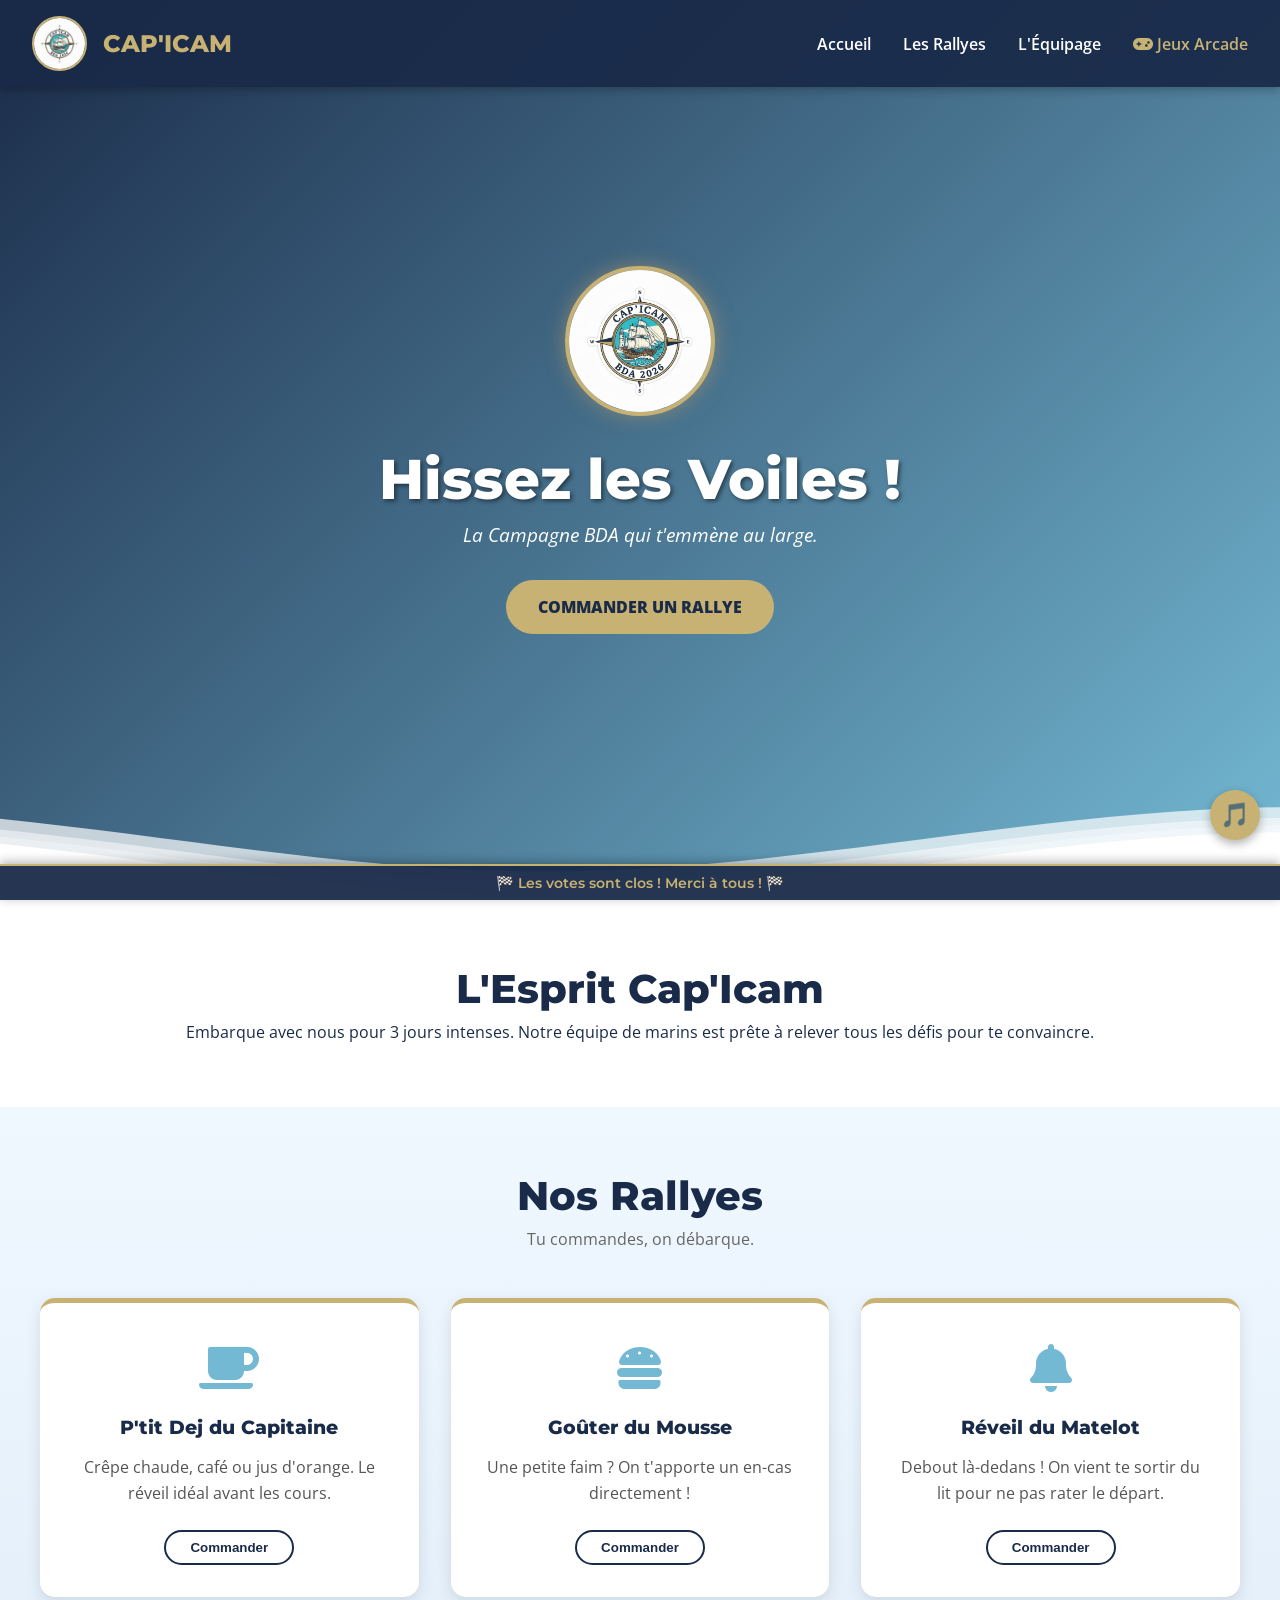
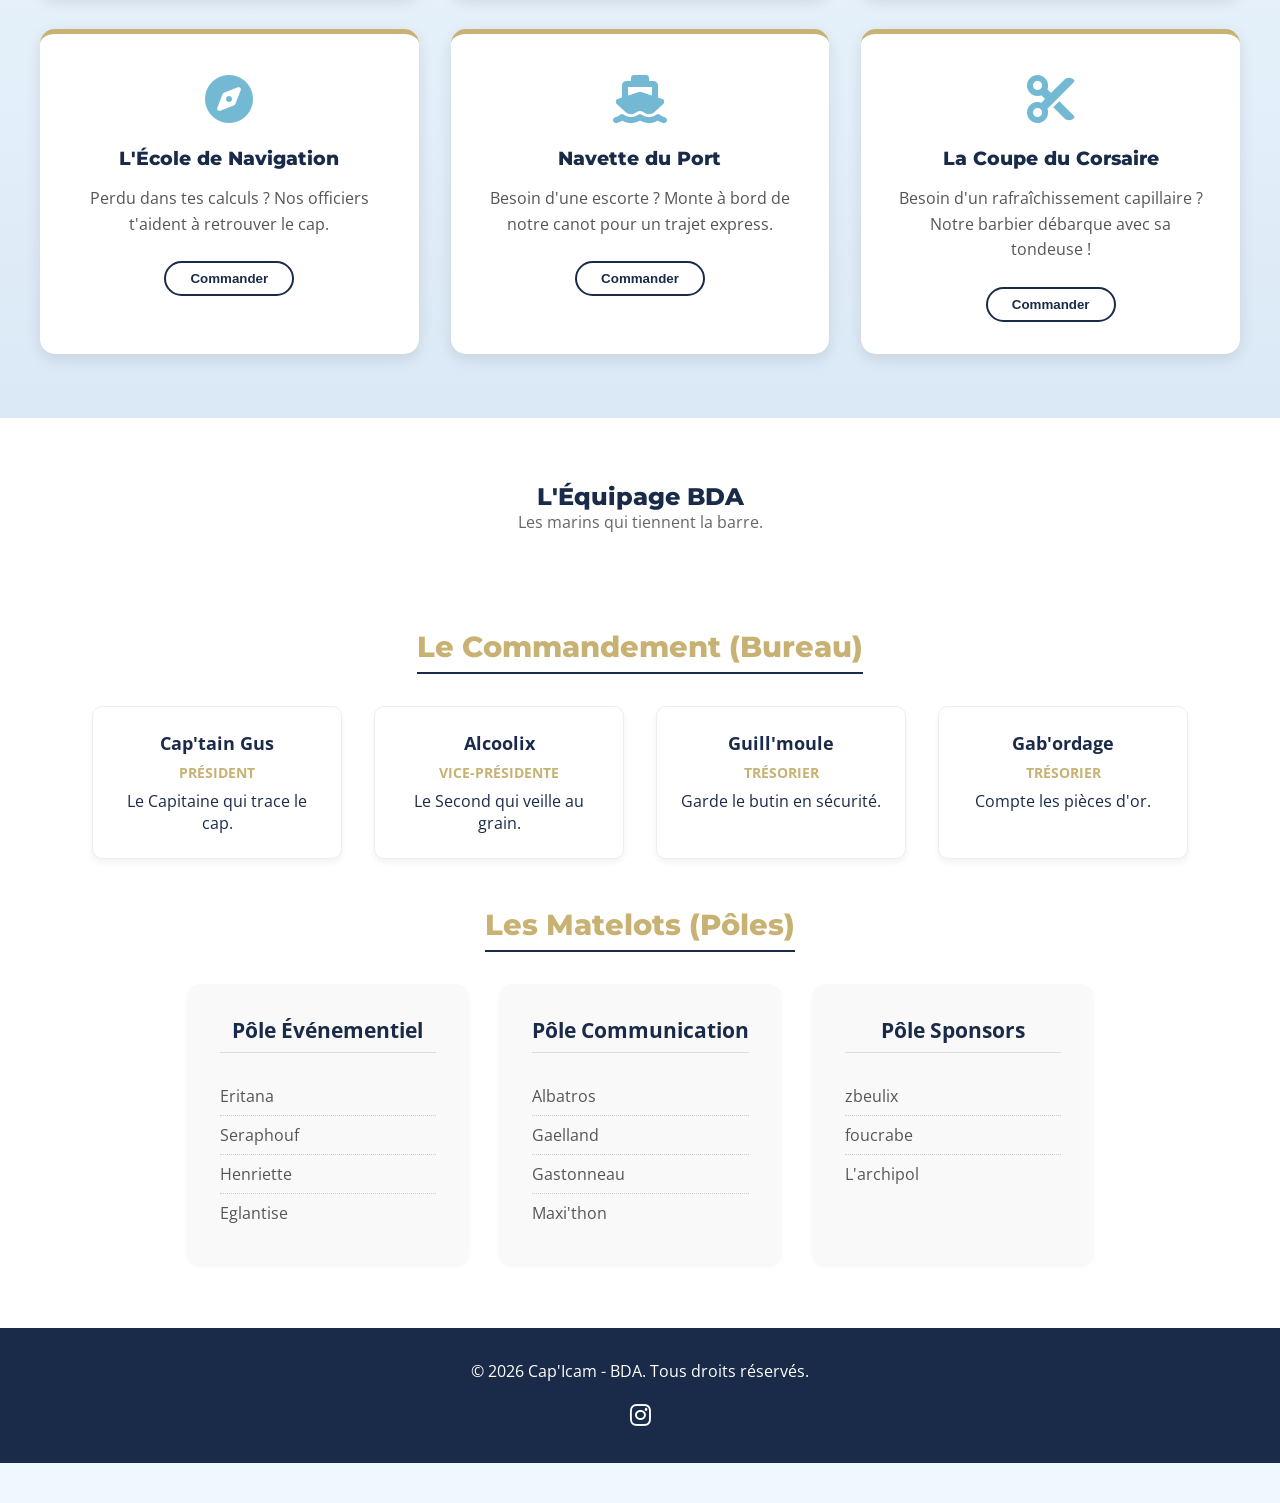
==== index.html @ 5e1e0380 "Add files via upload" ====
<!DOCTYPE html>
<html lang="fr">

<head>
    <meta charset="UTF-8">
    <meta name="viewport" content="width=device-width, initial-scale=1.0">
    <title>Cap'Icam</title>
    <title>Cap'Icam</title>
    <link rel="preconnect" href="https://fonts.googleapis.com">
    <link rel="preconnect" href="https://fonts.gstatic.com" crossorigin>
    <link
        href="https://fonts.googleapis.com/css2?family=Montserrat:wght@400;600;800&family=Open+Sans:wght@400;600&display=swap"
        rel="stylesheet">
    <link rel="stylesheet" href="styles.css?v=5">
    <link rel="stylesheet" href="https://cdnjs.cloudflare.com/ajax/libs/font-awesome/6.0.0/css/all.min.css">
    <!-- Favicon & Icons for iOS -->
    <link rel="icon" href="assets/logo_zoomed.jpg">
    <link rel="apple-touch-icon" href="assets/logo_zoomed.jpg">
</head>

<body>

    <!-- Navigation -->
    <nav class="navbar">
        <a href="#home" class="logo-container">
            <img src="assets/logo.jpg" alt="Logo Cap'Icam" class="nav-logo">
            <span class="nav-title">CAP'ICAM</span>
        </a>
        <div class="hamburger">
            <div class="line1"></div>
            <div class="line2"></div>
            <div class="line3"></div>
        </div>
        <ul class="nav-links">
            <li><a href="#home">Accueil</a></li>
            <li><a href="#rallyes">Les Rallyes</a></li>
            <li><a href="#team">L'Équipage</a></li>

            <li><a href="games.html" target="_blank" style="color: var(--accent-gold);"><i class="fas fa-gamepad"></i>
                    Jeux Arcade</a></li>
        </ul>
    </nav>


    <header id="home" class="hero">
        <div class="hero-overlay"></div>
        <div class="hero-content">
            <img src="assets/logo.jpg" alt="Logo Cap'Icam Giant" class="hero-logo">
            <h1>Hissez les Voiles !</h1>
            <p class="tagline">La Campagne BDA qui t'emmène au large.</p>
            <a href="#rallyes" class="btn-primary">Commander un Rallye</a>
        </div>
        <div class="wave-container">
            <svg class="waves" xmlns="http://www.w3.org/2000/svg" xmlns:xlink="http://www.w3.org/1999/xlink"
                viewBox="0 24 150 28" preserveAspectRatio="none" shape-rendering="auto">
                <defs>
                    <path id="gentle-wave"
                        d="M-160 44c30 0 58-18 88-18s 58 18 88 18 58-18 88-18 58 18 88 18 v44h-352z" />
                </defs>
                <g class="parallax">
                    <use xlink:href="#gentle-wave" x="48" y="0" fill="rgba(255,255,255,0.7" />
                    <use xlink:href="#gentle-wave" x="48" y="3" fill="rgba(255,255,255,0.5)" />
                    <use xlink:href="#gentle-wave" x="48" y="5" fill="rgba(255,255,255,0.3)" />
                    <use xlink:href="#gentle-wave" x="48" y="7" fill="#fff" />
                </g>
            </svg>
        </div>
    </header>

    <!-- Concept Section -->
    <section class="concept-section">
        <div class="container">
            <h2>L'Esprit Cap'Icam</h2>
            <p>Embarque avec nous pour 3 jours intenses. Notre équipe de marins est prête à relever tous les défis
                pour
                te convaincre.</p>
        </div>
    </section>

    <!-- Rallyes Section -->
    <section id="rallyes" class="rallyes-section">
        <div class="container">
            <h2>Nos Rallyes</h2>
            <p class="section-subtitle">Tu commandes, on débarque.</p>

            <div class="rallye-grid">
                <!-- Rallye 1: P'tit Dej (Keep) -->
                <div class="rallye-card">
                    <div class="card-icon"><i class="fas fa-coffee"></i></div>
                    <h3>P'tit Dej du Capitaine</h3>
                    <p>Crêpe chaude, café ou jus d'orange. Le réveil idéal avant les cours.</p>
                    <button class="btn-rallye" onclick="openModal('P\'tit Dej du Capitaine')">Commander</button>
                </div>

                <!-- Rallye 2: Goûter (Keep) -->
                <div class="rallye-card">
                    <div class="card-icon"><i class="fas fa-hamburger"></i></div>
                    <h3>Goûter du Mousse</h3>
                    <p>Une petite faim ? On t'apporte un en-cas directement !</p>
                    <button class="btn-rallye" onclick="openModal('Goûter du Mousse')">Commander</button>
                </div>

                <!-- Rallye 3: Réveil (New) -->
                <div class="rallye-card">
                    <div class="card-icon"><i class="fas fa-bell"></i></div>
                    <h3>Réveil du Matelot</h3>
                    <p>Debout là-dedans ! On vient te sortir du lit pour ne pas rater le départ.</p>
                    <button class="btn-rallye" onclick="openModal('Réveil du Matelot')">Commander</button>
                </div>

                <!-- Rallye 4: Devoirs (New) -->
                <div class="rallye-card">
                    <div class="card-icon"><i class="fas fa-compass"></i></div>
                    <h3>L'École de Navigation</h3>
                    <p>Perdu dans tes calculs ? Nos officiers t'aident à retrouver le cap.</p>
                    <button class="btn-rallye" onclick="openModal('L\'École de Navigation')">Commander</button>
                </div>

                <!-- Rallye 5: Voiture (New) -->
                <div class="rallye-card">
                    <div class="card-icon"><i class="fas fa-ship"></i></div>
                    <h3>Navette du Port</h3>
                    <p>Besoin d'une escorte ? Monte à bord de notre canot pour un trajet express.</p>
                    <button class="btn-rallye" onclick="openModal('Navette du Port')">Commander</button>
                </div>

                <!-- Rallye 6: Coiffeur (New) -->
                <div class="rallye-card">
                    <div class="card-icon"><i class="fas fa-cut"></i></div>
                    <h3>La Coupe du Corsaire</h3>
                    <p>Besoin d'un rafraîchissement capillaire ? Notre barbier débarque avec sa tondeuse !</p>
                    <button class="btn-rallye" onclick="openModal('La Coupe du Corsaire')">Commander</button>
                </div>
            </div>
        </div>
    </section>

    <!-- Team Section -->
    <section id="team" class="team-section">
        <div class="container">
            <h2>L'Équipage BDA</h2>
            <p class="section-subtitle">Les marins qui tiennent la barre.</p>

            <!-- Bureau Grid -->
            <h3>Le Commandement (Bureau)</h3>
            <div class="team-grid bureau-grid">
                <div class="team-card boss-card">
                    <h4>Cap'tain Gus</h4>
                    <span class="role">Président</span>
                    <p>Le Capitaine qui trace le cap.</p>
                </div>
                <div class="team-card boss-card">
                    <h4>Alcoolix</h4>
                    <span class="role">Vice-Présidente</span>
                    <p>Le Second qui veille au grain.</p>
                </div>
                <div class="team-card boss-card">
                    <h4>Guill'moule</h4>
                    <span class="role">Trésorier</span>
                    <p>Garde le butin en sécurité.</p>
                </div>
                <div class="team-card boss-card">
                    <h4>Gab'ordage</h4>
                    <span class="role">Trésorier</span>
                    <p>Compte les pièces d'or.</p>
                </div>
            </div>

            <!-- Poles Grid -->
            <h3>Les Matelots (Pôles)</h3>
            <div class="team-grid poles-grid">
                <!-- Event -->
                <div class="pole-group">
                    <h4>Pôle Événementiel</h4>
                    <ul>
                        <li>Eritana</li>
                        <li>Seraphouf</li>
                        <li>Henriette</li>
                        <li>Eglantise</li>
                    </ul>
                </div>

                <!-- Com -->
                <div class="pole-group">
                    <h4>Pôle Communication</h4>
                    <ul>
                        <li>Albatros</li>
                        <li>Gaelland</li>
                        <li>Gastonneau</li>
                        <li>Maxi'thon</li>
                    </ul>
                </div>

                <!-- Sponsors -->
                <div class="pole-group">
                    <h4>Pôle Sponsors</h4>
                    <ul>
                        <li>zbeulix</li>
                        <li>foucrabe</li>
                        <li>L'archipol</li>
                    </ul>
                </div>
            </div>
        </div>
    </section>

    <!-- Modal Order Form -->
    <div id="orderModal" class="modal">
        <div class="modal-content">
            <span class="close-btn" onclick="closeModal()">&times;</span>
            <h3>Commander : <span id="rallyeName"></span></h3>
            <form id="rallyeForm">
                <div class="form-group">
                    <label for="name">Ton Nom / Surnom</label>
                    <input type="text" id="name" required placeholder="Capitaine Crochet">
                </div>
                <div class="form-group">
                    <label for="location">Ta Position (Lieu)</label>
                    <input type="text" id="location" required placeholder="Foyer, Salle B12...">
                </div>
                <div class="form-group">
                    <label for="phone">Tel (optionnel)</label>
                    <input type="tel" id="phone" placeholder="06...">
                </div>
                <div class="form-group">
                    <label for="notes">Précisions / Envies</label>
                    <textarea id="notes" rows="3" placeholder="Ex: Sans gluten, musique rock, etc."></textarea>
                </div>
                <button type="submit" class="btn-submit">Valider la Commande</button>
            </form>
        </div>
    </div>

    <!-- Footer -->
    <footer id="contact">
        <div class="container">
            <p>&copy; 2026 Cap'Icam - BDA. Tous droits réservés.</p>
            <div class="socials">
                <a href="https://www.instagram.com/capote.icam/" target="_blank"><i class="fab fa-instagram"></i></a>
            </div>
        </div>
    </footer>

    <!-- Countdown Bar -->
    <div id="countdown-bar">
        <span class="countdown-label">⛵ Annonce des Résultats :</span>
        <div class="countdown-timer">
            <span id="days">00</span>j
            <span id="hours">00</span>h
            <span id="minutes">00</span>m
            <span id="seconds">00</span>s
        </div>
    </div>

    <!-- Music Player -->
    <audio id="audio-player" src="assets/musique.mp3" loop></audio>
    <button id="music-btn" title="Hymne Cap'Icam">🎵</button>

    <!-- PWA Installation Prompt -->
    <div id="pwa-overlay">
        <div class="pwa-modal">
            <button class="pwa-close" onclick="closePwaPrompt()">✕</button>
            <img src="assets/logo.jpg" class="pwa-logo" alt="Logo Cap'Icam">
            <div class="pwa-title">Installez l'App</div>
            <div class="pwa-text">Ajoutez l'application sur votre écran d'accueil pour un accès rapide aux rallyes et
                aux jeux.</div>
            <div class="pwa-instruction">
                <i class="fas fa-arrow-up-from-bracket share-icon"></i>
                <span>Appuyez sur <b id="share-text">"Partager"</b> puis sur <b>"Sur l'écran d'accueil"</b></span>
            </div>
        </div>
    </div>

    <script>
        function isIos() {
            const userAgent = window.navigator.userAgent.toLowerCase();
            return /iphone|ipad|ipod/.test(userAgent);
        }

        function isInStandaloneMode() {
            return ('standalone' in window.navigator) && (window.navigator.standalone);
        }

        function closePwaPrompt() {
            document.getElementById('pwa-overlay').style.display = 'none';
            // On s'en rappelle pour ne pas l'ennuyer à chaque clic
            sessionStorage.setItem('pwa-prompt-closed', 'true');
        }

        window.addEventListener('load', () => {
            // Uniquement si sur iOS et pas déjà "installé" et pas déjà fermé durant cette session
            if (isIos() && !isInStandaloneMode() && !sessionStorage.getItem('pwa-prompt-closed')) {
                // Petit délai pour ne pas agresser au chargement
                setTimeout(() => {
                    document.getElementById('pwa-overlay').style.display = 'flex';
                }, 2000);
            }
        });
    </script>

    <script src="script.js?v=3"></script>
</body>

</html>
---- styles.css ----
:root {
    --primary-blue: #1a2b49;
    /* Navy Blue from logo */
    --accent-gold: #c8b273;
    /* Gold/Beige from logo */
    --light-blue: #74b9d3;
    /* Sky/Ocean Blue */
    --white: #ffffff;
    --sand: #f4e8d3;
    --glass: rgba(255, 255, 255, 0.15);
    --bg-overlay: rgba(10, 20, 35, 0.9);
}

/* PWA Install Overlay Styles */
#pwa-overlay {
    position: fixed;
    top: 0;
    left: 0;
    width: 100%;
    height: 100%;
    background: var(--bg-overlay);
    display: none;
    z-index: 10000;
    justify-content: center;
    align-items: center;
    padding: 20px;
    backdrop-filter: blur(5px);
}

.pwa-modal {
    background: var(--primary-blue);
    width: 100%;
    max-width: 350px;
    border-radius: 20px;
    padding: 25px;
    position: relative;
    border: 2px solid var(--accent-gold);
    color: white;
    text-align: center;
    box-shadow: 0 10px 40px rgba(0, 0, 0, 0.5);
    animation: slideUp 0.4s cubic-bezier(0.16, 1, 0.3, 1);
}

@keyframes slideUp {
    from {
        transform: translateY(100%);
        opacity: 0;
    }

    to {
        transform: translateY(0);
        opacity: 1;
    }
}

.pwa-close {
    position: absolute;
    top: 15px;
    right: 15px;
    background: transparent;
    border: none;
    color: white;
    font-size: 20px;
    cursor: pointer;
    opacity: 0.7;
}

.pwa-logo {
    width: 70px;
    height: 70px;
    border-radius: 15px;
    margin-bottom: 20px;
    border: 2px solid var(--accent-gold);
    background: white;
}

.pwa-title {
    font-size: 1.4rem;
    font-weight: 800;
    margin-bottom: 12px;
    font-family: 'Montserrat', sans-serif;
}

.pwa-text {
    font-size: 0.9rem;
    line-height: 1.5;
    opacity: 0.9;
    margin-bottom: 25px;
}

.pwa-instruction {
    background: rgba(255, 255, 255, 0.05);
    padding: 15px;
    border-radius: 12px;
    font-size: 0.95rem;
    display: flex;
    flex-direction: column;
    align-items: center;
    gap: 10px;
}

.share-icon {
    font-size: 22px;
    color: var(--accent-gold);
}

.pwa-instruction b {
    color: var(--accent-gold);
}

* {
    margin: 0;
    padding: 0;
    box-sizing: border-box;
}

body {
    font-family: 'Open Sans', sans-serif;
    color: var(--primary-blue);
    background-color: #f0f8ff;
    overflow-x: hidden;
    scroll-behavior: smooth;
}

h1,
h2,
h3,
.nav-title {
    font-family: 'Montserrat', sans-serif;
    font-weight: 800;
}

/* Navbar */
.navbar {
    display: flex;
    justify-content: space-between;
    align-items: center;
    padding: 1rem 2rem;
    background: rgba(26, 43, 73, 0.95);
    color: var(--white);
    position: fixed;
    width: 100%;
    top: 0;
    z-index: 1000;
    box-shadow: 0 2px 10px rgba(0, 0, 0, 0.3);
}

.logo-container {
    display: flex;
    align-items: center;
    gap: 1rem;
    text-decoration: none;
    cursor: pointer;
}

.nav-logo {
    height: 55px;
    border-radius: 50%;
    border: 2px solid var(--accent-gold);
}

.nav-title {
    font-size: 1.5rem;
    color: var(--accent-gold);
}

.nav-links {
    list-style: none;
    display: flex;
    gap: 2rem;
}

.nav-links a {
    text-decoration: none;
    color: var(--white);
    font-weight: 600;
    transition: color 0.3s;
}

.nav-links a:hover {
    color: var(--accent-gold);
}

.nav-social-icon {
    font-size: 1.4rem;
    color: var(--accent-gold) !important;
}

.nav-social-icon:hover {
    transform: scale(1.1);
}

/* Hero Section */
.hero {
    position: relative;
    height: 100vh;
    background: linear-gradient(135deg, var(--primary-blue), var(--light-blue));
    color: var(--white);
    display: flex;
    flex-direction: column;
    justify-content: center;
    align-items: center;
    text-align: center;
    text-align: center;
    overflow: hidden;
    perspective: 1px;
}

.hero-logo,
.hero h1,
.tagline {
    will-change: transform;
}

.hero-content {
    z-index: 2;
    padding: 2rem;
    animation: fadeIn 1.5s ease-out;
}

.hero-logo {
    width: 150px;
    height: 150px;
    border-radius: 50%;
    border: 4px solid var(--accent-gold);
    margin-bottom: 1.5rem;
    box-shadow: 0 0 20px rgba(197, 160, 101, 0.5);
}

.hero h1 {
    font-size: 3.5rem;
    margin-bottom: 0.5rem;
    text-shadow: 2px 2px 4px rgba(0, 0, 0, 0.5);
}

.tagline {
    font-size: 1.2rem;
    margin-bottom: 2rem;
    font-style: italic;
}

.btn-primary {
    background: var(--accent-gold);
    color: var(--primary-blue);
    padding: 1rem 2rem;
    border-radius: 30px;
    text-decoration: none;
    font-weight: 800;
    text-transform: uppercase;
    transition: transform 0.3s, box-shadow 0.3s;
    display: inline-block;
}

.btn-primary:hover {
    transform: translateY(-3px);
    box-shadow: 0 5px 15px rgba(197, 160, 101, 0.4);
}

/* Install Button in Nav */
.btn-install {
    background: var(--accent-gold);
    color: var(--primary-blue) !important;
    padding: 0.5rem 1rem !important;
    border-radius: 20px;
    font-weight: 800 !important;
    display: flex;
    align-items: center;
    gap: 0.5rem;
    animation: pulse 2s infinite;
    transition: transform 0.3s !important;
}

.btn-install:hover {
    transform: scale(1.05);
    background: var(--white) !important;
}

/* Ensure install button is visible in mobile menu */
@media (max-width: 768px) {
    #install-item {
        margin-top: 1rem;
        margin-bottom: 2rem;
    }
}

@keyframes pulse {
    0% {
        box-shadow: 0 0 0 0 rgba(200, 178, 115, 0.7);
    }

    70% {
        box-shadow: 0 0 0 10px rgba(200, 178, 115, 0);
    }

    100% {
        box-shadow: 0 0 0 0 rgba(200, 178, 115, 0);
    }
}

/* Waves */
.wave-container {
    position: absolute;
    bottom: 0;
    width: 100%;
    height: 100px;
}

.waves {
    width: 100%;
    height: 100px;
    min-height: 100px;
    max-height: 150px;
}

.parallax>use {
    animation: move-forever 25s cubic-bezier(.55, .5, .45, .5) infinite;
}

.parallax>use:nth-child(1) {
    animation-delay: -2s;
    animation-duration: 7s;
}

.parallax>use:nth-child(2) {
    animation-delay: -3s;
    animation-duration: 10s;
}

.parallax>use:nth-child(3) {
    animation-delay: -4s;
    animation-duration: 13s;
}

.parallax>use:nth-child(4) {
    animation-delay: -5s;
    animation-duration: 20s;
}

@keyframes move-forever {
    0% {
        transform: translate3d(-90px, 0, 0);
    }

    100% {
        transform: translate3d(85px, 0, 0);
    }
}

@keyframes fadeIn {
    from {
        opacity: 0;
        transform: translateY(20px);
    }

    to {
        opacity: 1;
        transform: translateY(0);
    }
}

/* Concept Section */
.concept-section {
    padding: 4rem 2rem;
    text-align: center;
    background-color: var(--white);
}

/* Rallyes Section */
.rallyes-section {
    padding: 4rem 2rem;
    background: linear-gradient(to bottom, #f0f8ff, #dbe9f6);
    scroll-margin-top: 120px;
}

.container {
    max-width: 1200px;
    margin: 0 auto;
    text-align: center;
}

.rallyes-section h2,
.concept-section h2 {
    font-size: 2.5rem;
    color: var(--primary-blue);
    margin-bottom: 0.5rem;
}

.section-subtitle {
    margin-bottom: 3rem;
    color: #666;
}

.rallye-grid {
    display: grid;
    grid-template-columns: repeat(auto-fit, minmax(280px, 1fr));
    gap: 2rem;
}

.rallye-card {
    background: var(--white);
    border-radius: 15px;
    padding: 2rem;
    box-shadow: 0 5px 15px rgba(0, 0, 0, 0.1);
    transition: transform 0.3s;
    border-top: 5px solid var(--accent-gold);
}

.rallye-card:hover {
    transform: translateY(-10px);
}

.card-icon {
    font-size: 3rem;
    color: var(--light-blue);
    margin-bottom: 1rem;
}

.rallye-card h3 {
    margin-bottom: 1rem;
    color: var(--primary-blue);
}

.rallye-card p {
    color: #555;
    margin-bottom: 1.5rem;
    line-height: 1.6;
}

.btn-rallye {
    background: transparent;
    border: 2px solid var(--primary-blue);
    color: var(--primary-blue);
    padding: 0.5rem 1.5rem;
    border-radius: 20px;
    cursor: pointer;
    font-weight: 600;
    transition: all 0.3s;
}

.btn-rallye:hover {
    background: var(--primary-blue);
    color: var(--white);
}

/* Modal */
.modal {
    display: none;
    position: fixed;
    z-index: 2000;
    left: 0;
    top: 0;
    width: 100%;
    height: 100%;
    background-color: rgba(0, 0, 0, 0.6);
    backdrop-filter: blur(5px);
    justify-content: center;
    align-items: center;
}

.modal-content {
    background: var(--white);
    padding: 2.5rem;
    border-radius: 15px;
    width: 90%;
    max-width: 500px;
    position: relative;
    box-shadow: 0 10px 30px rgba(0, 0, 0, 0.3);
    border: 2px solid var(--accent-gold);
}

.close-btn {
    position: absolute;
    top: 10px;
    right: 15px;
    font-size: 2rem;
    cursor: pointer;
    color: #aaa;
}

.close-btn:hover {
    color: var(--primary-blue);
}

.form-group {
    margin-bottom: 1.5rem;
    text-align: left;
}

.form-group label {
    display: block;
    margin-bottom: 0.5rem;
    font-weight: 600;
}

.form-group input {
    width: 100%;
    padding: 0.8rem;
    border: 1px solid #ddd;
    border-radius: 5px;
    font-size: 1rem;
}

.btn-submit {
    width: 100%;
    background: var(--primary-blue);
    color: var(--white);
    padding: 1rem;
    border: none;
    border-radius: 8px;
    font-size: 1.1rem;
    font-weight: 600;
    cursor: pointer;
    transition: background 0.3s;
}

.btn-submit:hover {
    background: #253b60;
}

/* Team Section */
.team-section {
    padding: 4rem 2rem;
    background-color: var(--white);
    text-align: center;
    scroll-margin-top: 120px;
}

.team-section h3 {
    margin-top: 3rem;
    margin-bottom: 2rem;
    font-size: 1.8rem;
    color: var(--accent-gold);
    display: inline-block;
    border-bottom: 2px solid var(--primary-blue);
    padding-bottom: 0.5rem;
}

.team-grid {
    display: flex;
    justify-content: center;
    flex-wrap: wrap;
    gap: 2rem;
}

/* Bureau Cards */
.team-card {
    background: #fff;
    border: 1px solid #eee;
    padding: 1.5rem;
    border-radius: 10px;
    width: 250px;
    box-shadow: 0 4px 6px rgba(0, 0, 0, 0.05);
    transition: transform 0.3s;
}

.team-card:hover {
    transform: translateY(-5px);
    border-color: var(--accent-gold);
}

.team-card h4 {
    color: var(--primary-blue);
    margin-bottom: 0.5rem;
    font-size: 1.1rem;
}

.role {
    display: block;
    color: var(--accent-gold);
    font-weight: 700;
    margin-bottom: 0.5rem;
    text-transform: uppercase;
    font-size: 0.9rem;
}

/* Poles Groups */
.pole-group {
    background: #f9f9f9;
    padding: 2rem;
    border-radius: 12px;
    min-width: 280px;
    box-shadow: 0 2px 4px rgba(0, 0, 0, 0.05);
}

.pole-group h4 {
    color: var(--primary-blue);
    margin-bottom: 1.5rem;
    font-size: 1.3rem;
    border-bottom: 1px solid #ddd;
    padding-bottom: 0.5rem;
}

.pole-group ul {
    list-style: none;
    text-align: left;
}

.pole-group li {
    padding: 0.5rem 0;
    border-bottom: 1px dotted #ccc;
    color: #555;
}

.pole-group li:last-child {
    border-bottom: none;
}

/* Footer */
footer {
    background: var(--primary-blue);
    color: var(--white);
    padding: 2rem;
    text-align: center;
    scroll-margin-top: 120px;
}

.socials {
    margin-top: 1rem;
}

.socials a {
    color: var(--white);
    font-size: 1.5rem;
    margin: 0 0.5rem;
    transition: color 0.3s;
}

.socials a:hover {
    color: var(--accent-gold);
}

/* Hamburger Styling (Default Hidden) */
.hamburger {
    display: none;
}

.hamburger div {
    width: 25px;
    height: 3px;
    background-color: var(--white);
    margin: 5px;
    transition: all 0.3s ease;
}

/* Hamburger Animation to 'X' */
.toggle .line1 {
    transform: rotate(-45deg) translate(-5px, 6px);
    background-color: var(--accent-gold);
}

.toggle .line2 {
    opacity: 0;
}

.toggle .line3 {
    transform: rotate(45deg) translate(-5px, -6px);
    background-color: var(--accent-gold);
}

/* Responsive */
@media (max-width: 768px) {
    .hero h1 {
        font-size: 2.2rem;
    }

    /* Mobile Navigation */
    .nav-links {
        position: absolute;
        right: 0px;
        height: 92vh;
        top: 8vh;
        background-color: var(--primary-blue);
        display: flex;
        flex-direction: column;
        align-items: center;
        width: 100%;
        /* Full width */
        transform: translateX(100%);
        transition: transform 0.5s ease-in;
        padding-top: 3rem;
        border-top: 1px solid rgba(255, 255, 255, 0.1);
    }

    .nav-links li {
        opacity: 0;
    }

    .hamburger {
        display: block;
        cursor: pointer;
    }

    /* Active Class for Mobile Menu */
    .nav-active {
        transform: translateX(0%);
    }

    /* Menu Link Fade Animation */
    @keyframes navLinkFade {
        from {
            opacity: 0;
            transform: translateX(50px);
        }

        to {
            opacity: 1;
            transform: translateX(0px);
        }
    }
}



/* Countdown Bar */
#countdown-bar {
    position: fixed;
    bottom: 0;
    left: 0;
    width: 100%;
    background-color: rgba(26, 43, 73, 0.95);
    /* Primary Blue transparent */
    color: var(--white);
    display: flex;
    justify-content: center;
    align-items: center;
    padding: 0.5rem;
    gap: 1rem;
    z-index: 2000;
    border-top: 2px solid var(--accent-gold);
    box-shadow: 0 -2px 10px rgba(0, 0, 0, 0.3);
    font-family: 'Montserrat', sans-serif;
    font-size: 0.9rem;
}

.countdown-label {
    font-weight: 600;
    color: var(--accent-gold);
}

.countdown-timer {
    display: flex;
    gap: 0.3rem;
    font-weight: 400;
}

.countdown-timer span {
    font-weight: 800;
    color: var(--white);
    min-width: 20px;
    text-align: center;
}

/* Ensure footer doesn't get hidden behind the fixed bar */
body {
    padding-bottom: 40px;
}

/* Music Button */
#music-btn {
    position: fixed;
    bottom: 60px;
    /* Just above the countdown bar */
    right: 20px;
    width: 50px;
    height: 50px;
    border-radius: 50%;
    border: none;
    background: var(--accent-gold);
    color: var(--primary-blue);
    font-size: 1.5rem;
    cursor: pointer;
    box-shadow: 0 4px 10px rgba(0, 0, 0, 0.3);
    z-index: 2000;
    display: flex;
    justify-content: center;
    align-items: center;
    transition: transform 0.3s, background 0.3s;
}

#music-btn:hover {
    transform: scale(1.1);
    background: var(--white);
}

.music-playing {
    animation: spin 3s linear infinite;
    background: var(--white) !important;
    color: var(--accent-gold) !important;
    border: 2px solid var(--accent-gold) !important;
}

@keyframes spin {
    0% {
        transform: rotate(0deg);
    }

    100% {
        transform: rotate(360deg);
    }
}
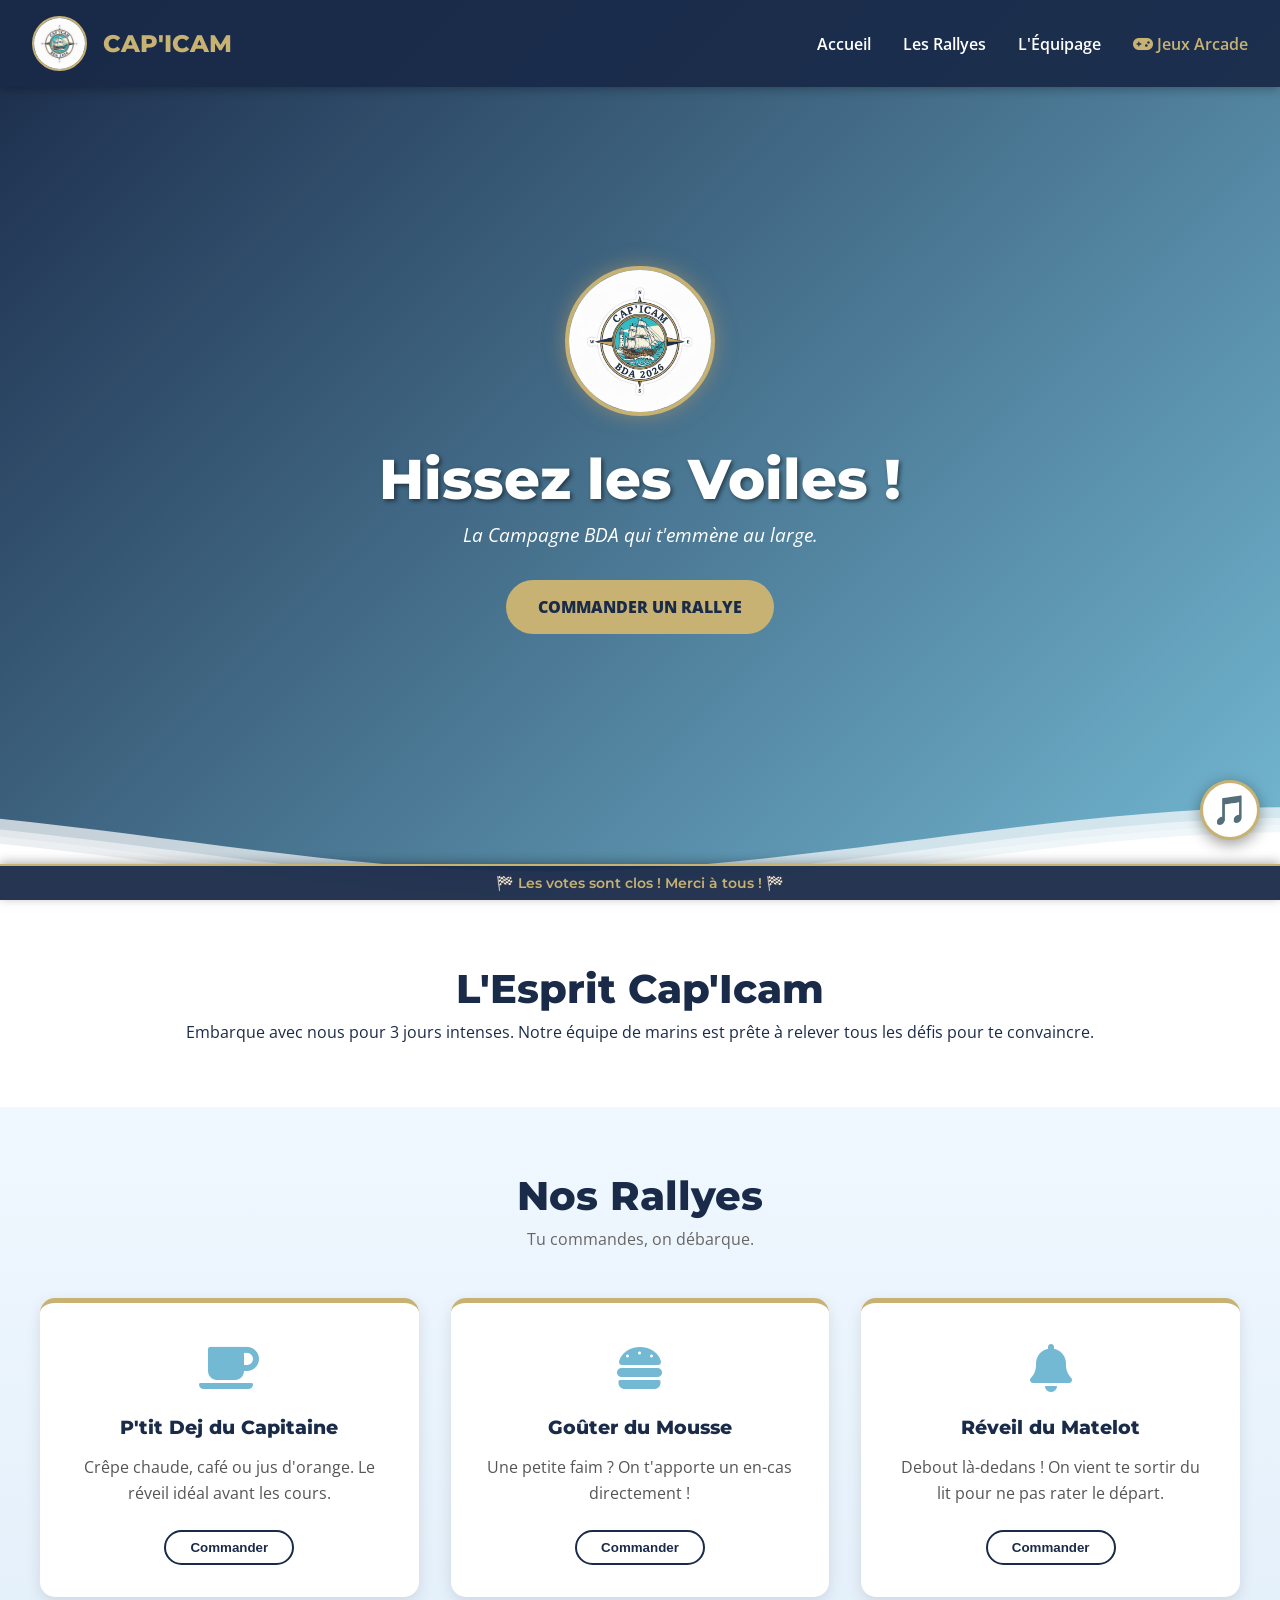
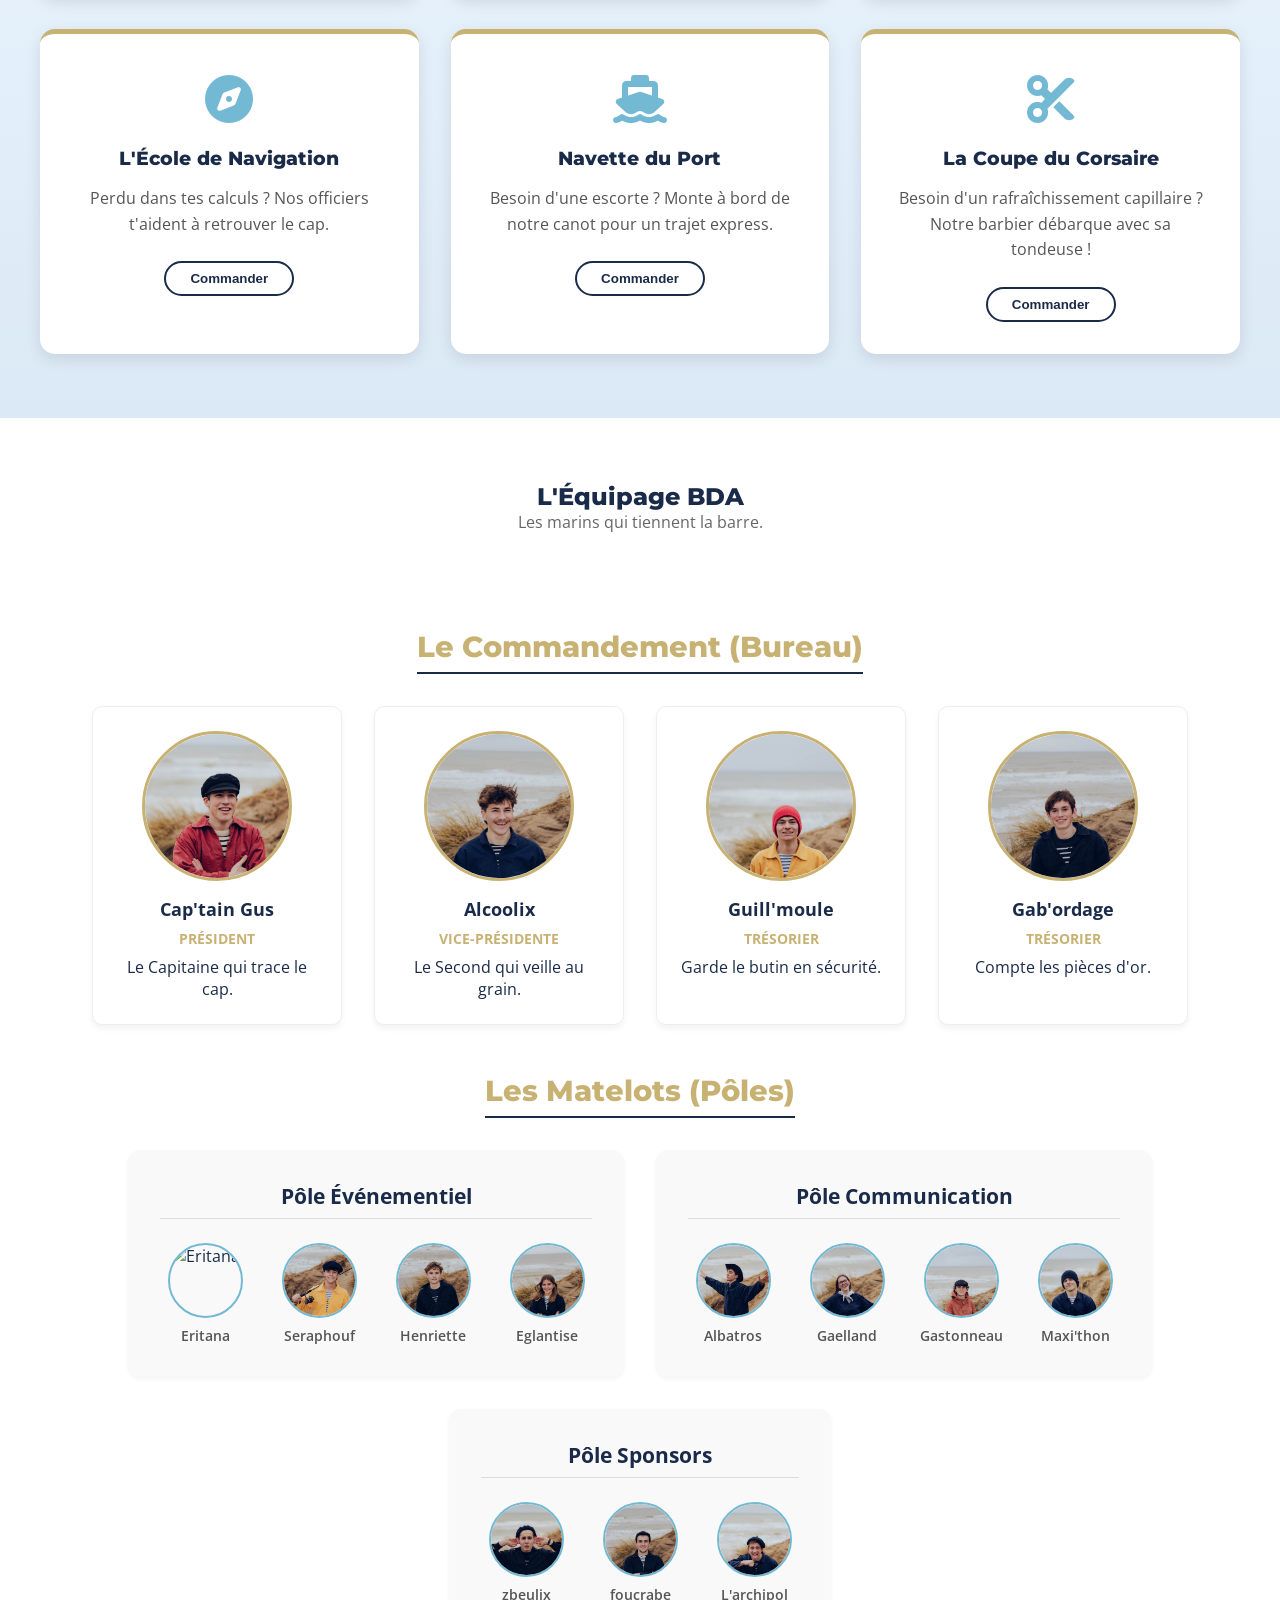
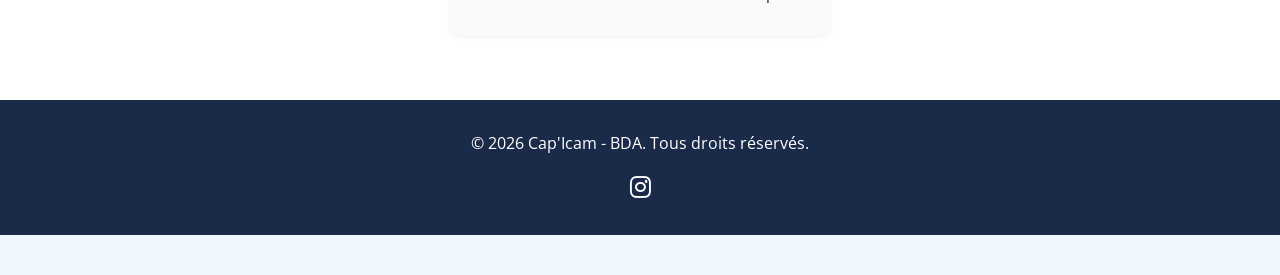
==== commit 10b2406b: "Add files via upload" ====
--- a/index.html
+++ b/index.html
@@ -145,21 +145,25 @@
             <h3>Le Commandement (Bureau)</h3>
             <div class="team-grid bureau-grid">
                 <div class="team-card boss-card">
+                    <img src="assets/team/captain-gus.jpg" alt="Cap'tain Gus" class="team-photo">
                     <h4>Cap'tain Gus</h4>
                     <span class="role">Président</span>
                     <p>Le Capitaine qui trace le cap.</p>
                 </div>
                 <div class="team-card boss-card">
+                    <img src="assets/team/alcoolix.jpg" alt="Alcoolix" class="team-photo">
                     <h4>Alcoolix</h4>
                     <span class="role">Vice-Présidente</span>
                     <p>Le Second qui veille au grain.</p>
                 </div>
                 <div class="team-card boss-card">
+                    <img src="assets/team/guillmoule.jpg" alt="Guill'moule" class="team-photo">
                     <h4>Guill'moule</h4>
                     <span class="role">Trésorier</span>
                     <p>Garde le butin en sécurité.</p>
                 </div>
                 <div class="team-card boss-card">
+                    <img src="assets/team/gabordage.jpg" alt="Gab'ordage" class="team-photo">
                     <h4>Gab'ordage</h4>
                     <span class="role">Trésorier</span>
                     <p>Compte les pièces d'or.</p>
@@ -172,33 +176,66 @@
                 <!-- Event -->
                 <div class="pole-group">
                     <h4>Pôle Événementiel</h4>
-                    <ul>
-                        <li>Eritana</li>
-                        <li>Seraphouf</li>
-                        <li>Henriette</li>
-                        <li>Eglantise</li>
-                    </ul>
+                    <div class="pole-members">
+                        <div class="member">
+                            <img src="assets/team/eritana.jpg" alt="Eritana" class="member-photo">
+                            <span>Eritana</span>
+                        </div>
+                        <div class="member">
+                            <img src="assets/team/seraphouf.jpg" alt="Seraphouf" class="member-photo">
+                            <span>Seraphouf</span>
+                        </div>
+                        <div class="member">
+                            <img src="assets/team/henriette.jpg" alt="Henriette" class="member-photo">
+                            <span>Henriette</span>
+                        </div>
+                        <div class="member">
+                            <img src="assets/team/eglantise.jpg" alt="Eglantise" class="member-photo">
+                            <span>Eglantise</span>
+                        </div>
+                    </div>
                 </div>
 
                 <!-- Com -->
                 <div class="pole-group">
                     <h4>Pôle Communication</h4>
-                    <ul>
-                        <li>Albatros</li>
-                        <li>Gaelland</li>
-                        <li>Gastonneau</li>
-                        <li>Maxi'thon</li>
-                    </ul>
+                    <div class="pole-members">
+                        <div class="member">
+                            <img src="assets/team/albatros.jpg" alt="Albatros" class="member-photo">
+                            <span>Albatros</span>
+                        </div>
+                        <div class="member">
+                            <img src="assets/team/gaelland.jpg" alt="Gaelland" class="member-photo">
+                            <span>Gaelland</span>
+                        </div>
+                        <div class="member">
+                            <img src="assets/team/gastonneau.jpg" alt="Gastonneau" class="member-photo">
+                            <span>Gastonneau</span>
+                        </div>
+                        <div class="member">
+                            <img src="assets/team/maxithon.jpg" alt="Maxi'thon" class="member-photo">
+                            <span>Maxi'thon</span>
+                        </div>
+                    </div>
                 </div>
 
                 <!-- Sponsors -->
                 <div class="pole-group">
                     <h4>Pôle Sponsors</h4>
-                    <ul>
-                        <li>zbeulix</li>
-                        <li>foucrabe</li>
-                        <li>L'archipol</li>
-                    </ul>
+                    <div class="pole-members">
+                        <div class="member">
+                            <img src="assets/team/zbeulix.jpg" alt="zbeulix" class="member-photo">
+                            <span>zbeulix</span>
+                        </div>
+                        <div class="member">
+                            <img src="assets/team/foucrabe.jpg" alt="foucrabe" class="member-photo">
+                            <span>foucrabe</span>
+                        </div>
+                        <div class="member">
+                            <img src="assets/team/archipol.jpg" alt="L'archipol" class="member-photo">
+                            <span>L'archipol</span>
+                        </div>
+                    </div>
                 </div>
             </div>
         </div>
--- a/styles.css
+++ b/styles.css
@@ -558,6 +558,16 @@
     border-color: var(--accent-gold);
 }
 
+.team-photo {
+    width: 150px;
+    height: 150px;
+    border-radius: 50%;
+    object-fit: cover;
+    margin: 0 auto 1rem auto;
+    border: 3px solid var(--accent-gold);
+    display: block;
+}
+
 .team-card h4 {
     color: var(--primary-blue);
     margin-bottom: 0.5rem;
@@ -588,6 +598,42 @@
     font-size: 1.3rem;
     border-bottom: 1px solid #ddd;
     padding-bottom: 0.5rem;
+}
+
+.pole-members {
+    display: flex;
+    flex-wrap: wrap;
+    gap: 1.5rem;
+    justify-content: center;
+}
+
+.member {
+    display: flex;
+    flex-direction: column;
+    align-items: center;
+    text-align: center;
+    width: 90px;
+}
+
+.member-photo {
+    width: 75px;
+    height: 75px;
+    border-radius: 50%;
+    object-fit: cover;
+    margin-bottom: 0.5rem;
+    border: 2px solid var(--light-blue);
+    transition: transform 0.3s;
+}
+
+.member:hover .member-photo {
+    transform: scale(1.1);
+    border-color: var(--accent-gold);
+}
+
+.member span {
+    font-size: 0.9rem;
+    font-weight: 600;
+    color: #555;
 }
 
 .pole-group ul {
@@ -759,42 +805,45 @@
 #music-btn {
     position: fixed;
     bottom: 60px;
-    /* Just above the countdown bar */
     right: 20px;
-    width: 50px;
-    height: 50px;
+    width: 60px;
+    height: 60px;
     border-radius: 50%;
-    border: none;
-    background: var(--accent-gold);
-    color: var(--primary-blue);
-    font-size: 1.5rem;
+    border: 3px solid var(--accent-gold);
+    background: white;
+    padding: 0;
+    overflow: hidden;
     cursor: pointer;
-    box-shadow: 0 4px 10px rgba(0, 0, 0, 0.3);
+    box-shadow: 0 4px 15px rgba(0, 0, 0, 0.4);
     z-index: 2000;
     display: flex;
     justify-content: center;
     align-items: center;
-    transition: transform 0.3s, background 0.3s;
+    font-size: 1.8rem;
+    transition: transform 0.3s;
+}
+
+.music-logo {
+    width: 100%;
+    height: 100%;
+    object-fit: cover;
+    display: block;
 }
 
 #music-btn:hover {
     transform: scale(1.1);
-    background: var(--white);
-}
-
-.music-playing {
-    animation: spin 3s linear infinite;
-    background: var(--white) !important;
-    color: var(--accent-gold) !important;
-    border: 2px solid var(--accent-gold) !important;
+}
+
+.music-playing .music-logo {
+    animation: spin 5s linear infinite;
 }
 
 @keyframes spin {
-    0% {
+    from {
         transform: rotate(0deg);
     }
 
-    100% {
+    to {
         transform: rotate(360deg);
     }
 }
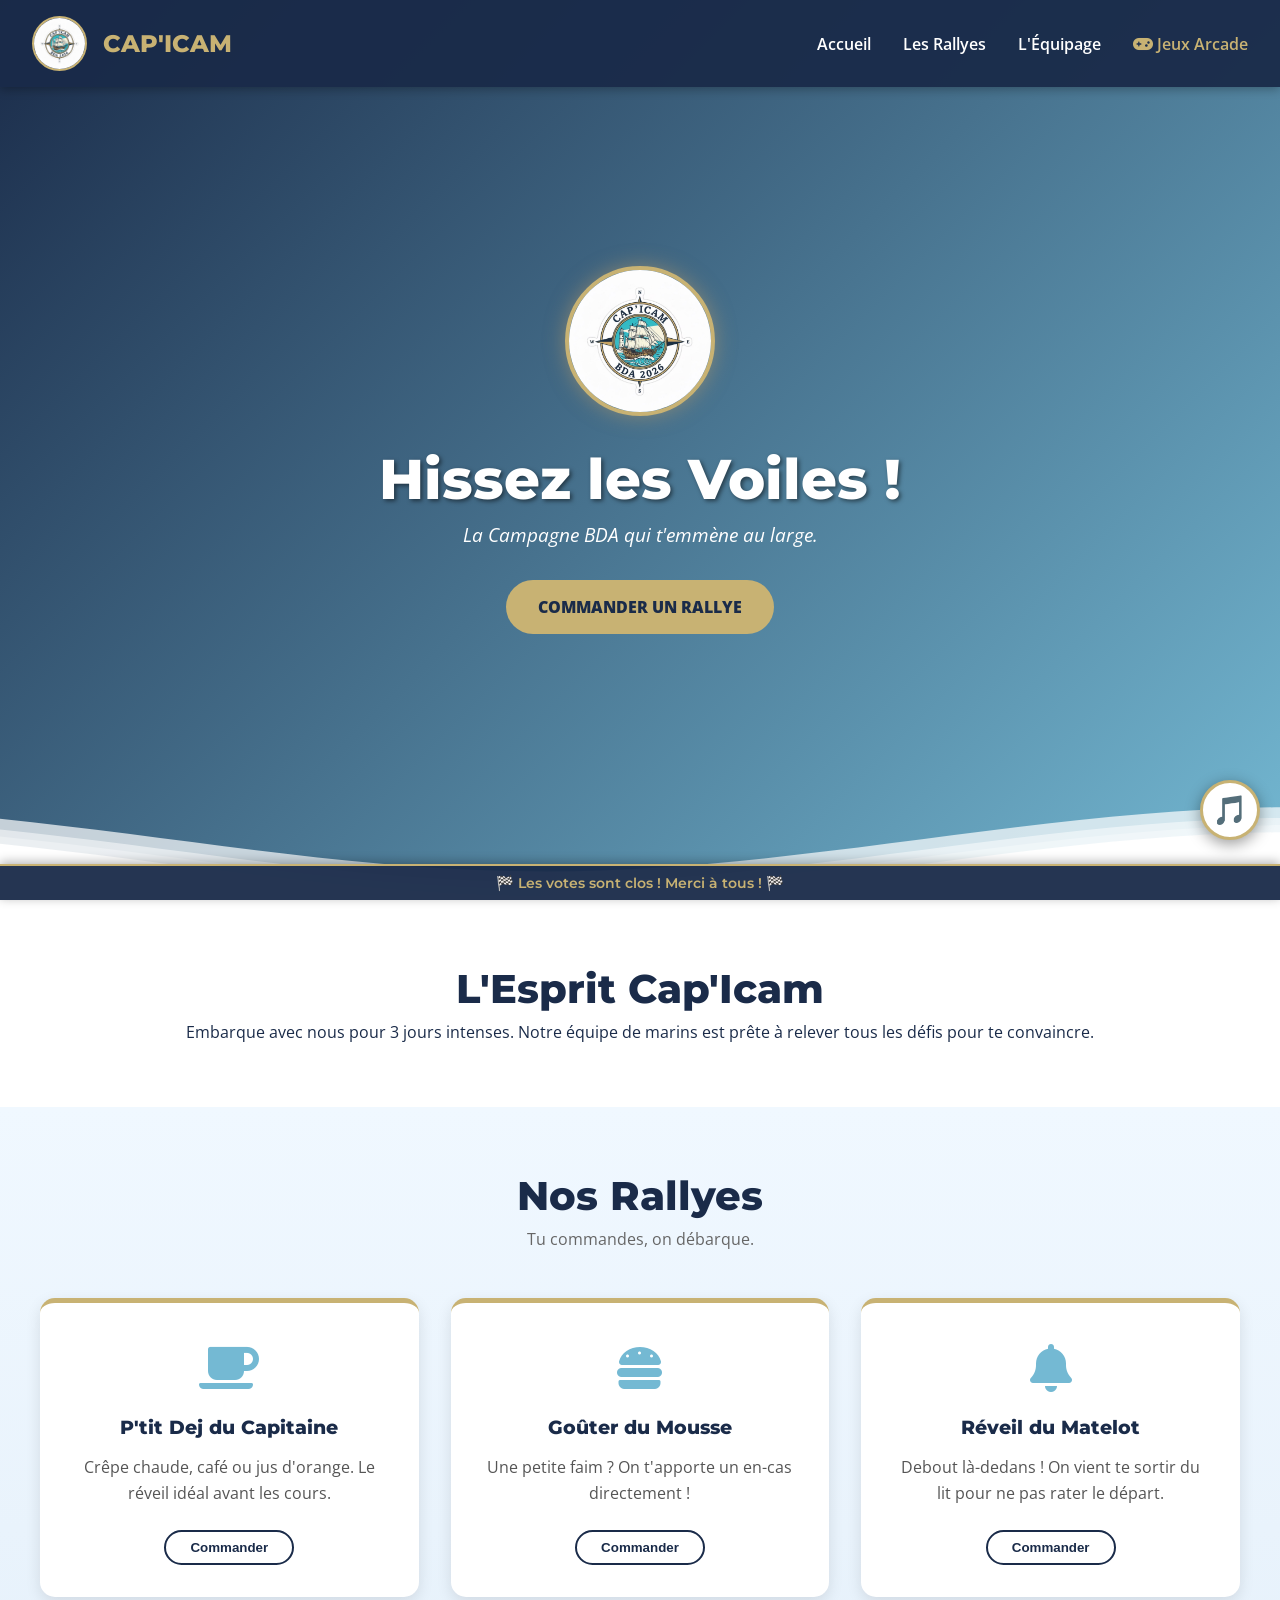
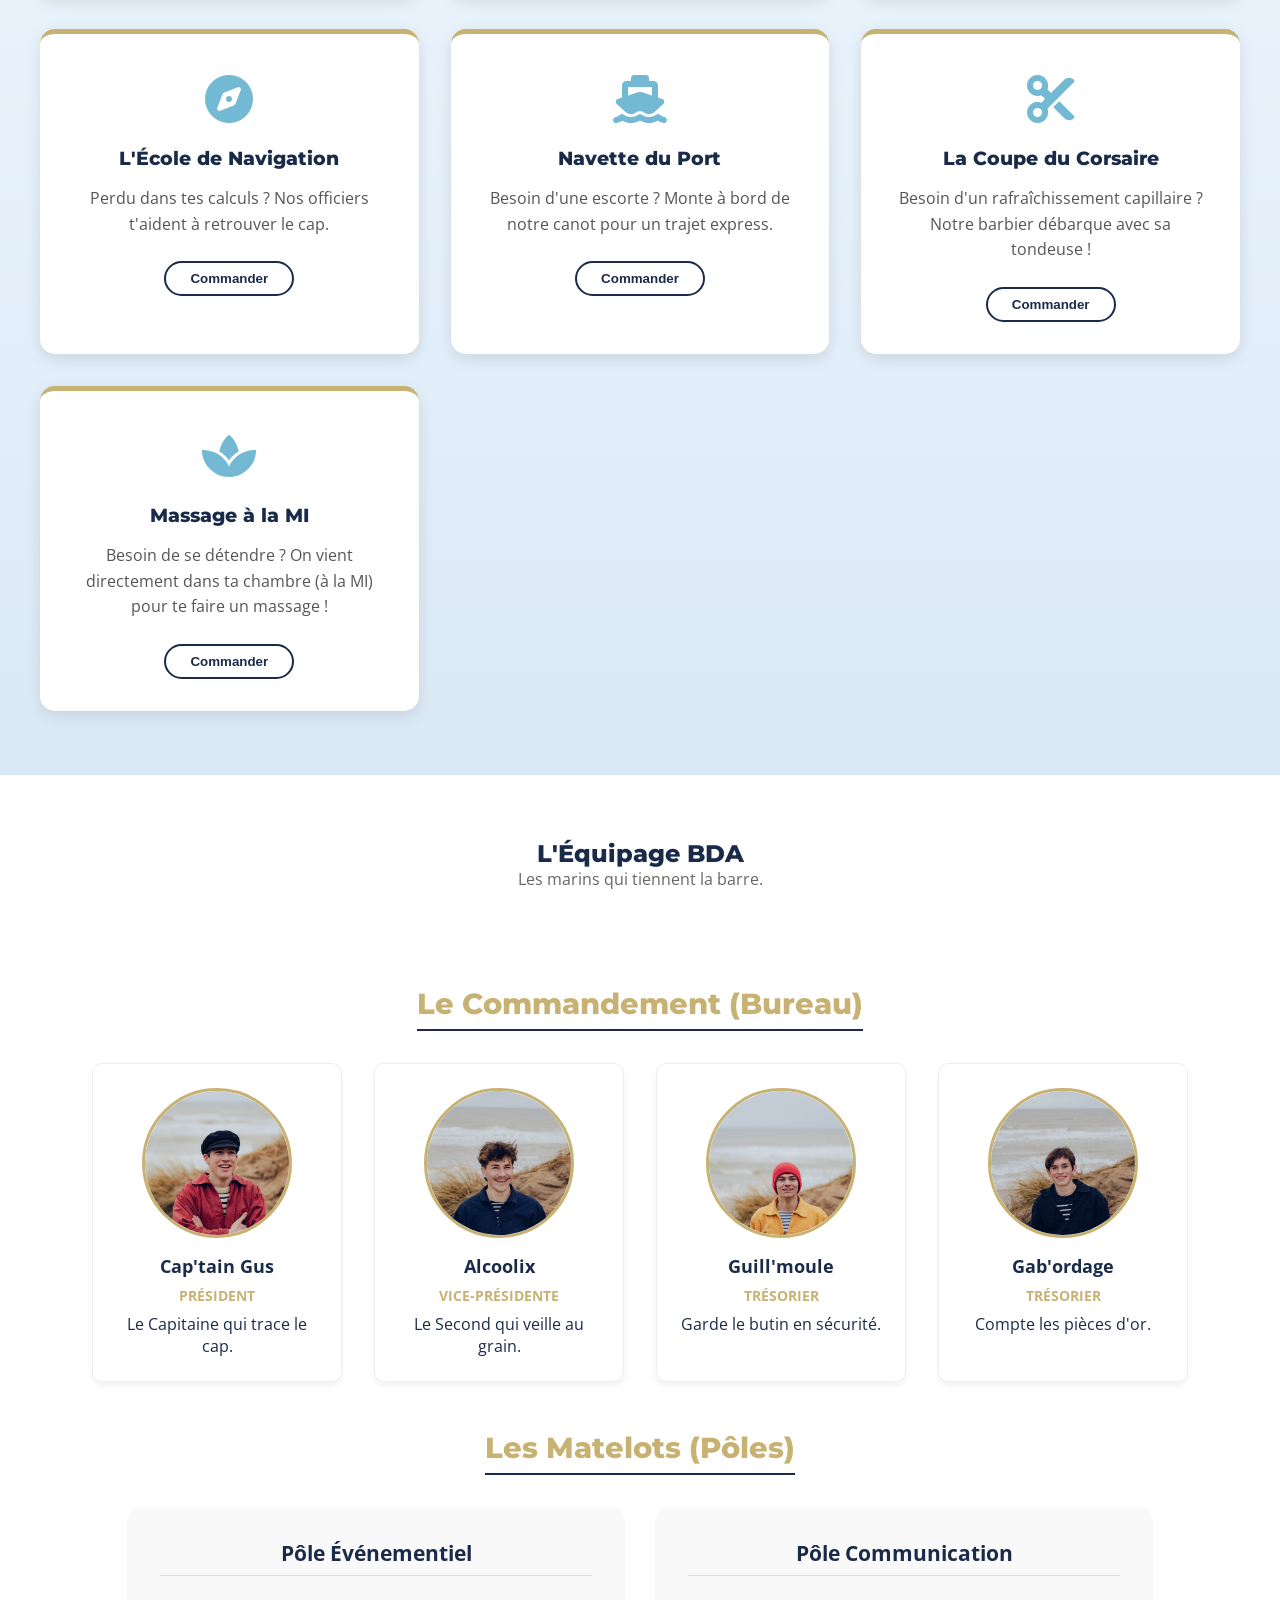
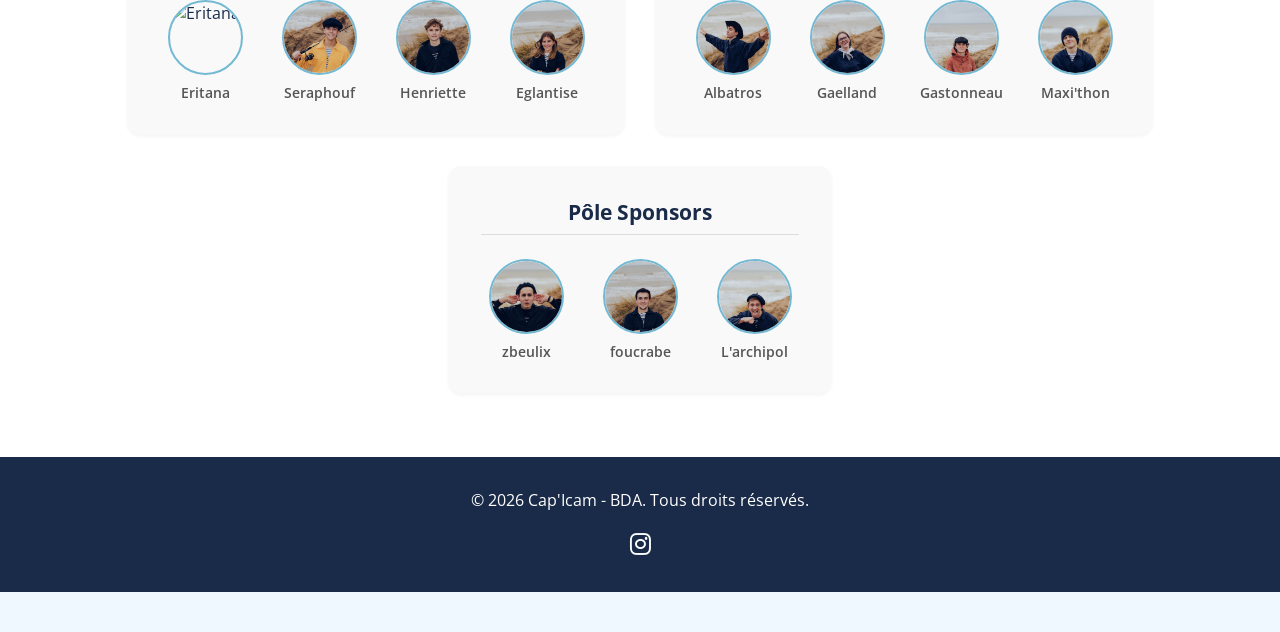
==== commit 0e96cef1: "Add files via upload" ====
--- a/index.html
+++ b/index.html
@@ -131,6 +131,14 @@
                     <p>Besoin d'un rafraîchissement capillaire ? Notre barbier débarque avec sa tondeuse !</p>
                     <button class="btn-rallye" onclick="openModal('La Coupe du Corsaire')">Commander</button>
                 </div>
+
+                <!-- Rallye 7: Massage -->
+                <div class="rallye-card">
+                    <div class="card-icon"><i class="fas fa-spa"></i></div>
+                    <h3>Massage à la MI</h3>
+                    <p>Besoin de se détendre ? On vient directement dans ta chambre (à la MI) pour te faire un massage !</p>
+                    <button class="btn-rallye" onclick="openModal('Massage à la MI')">Commander</button>
+                </div>
             </div>
         </div>
     </section>
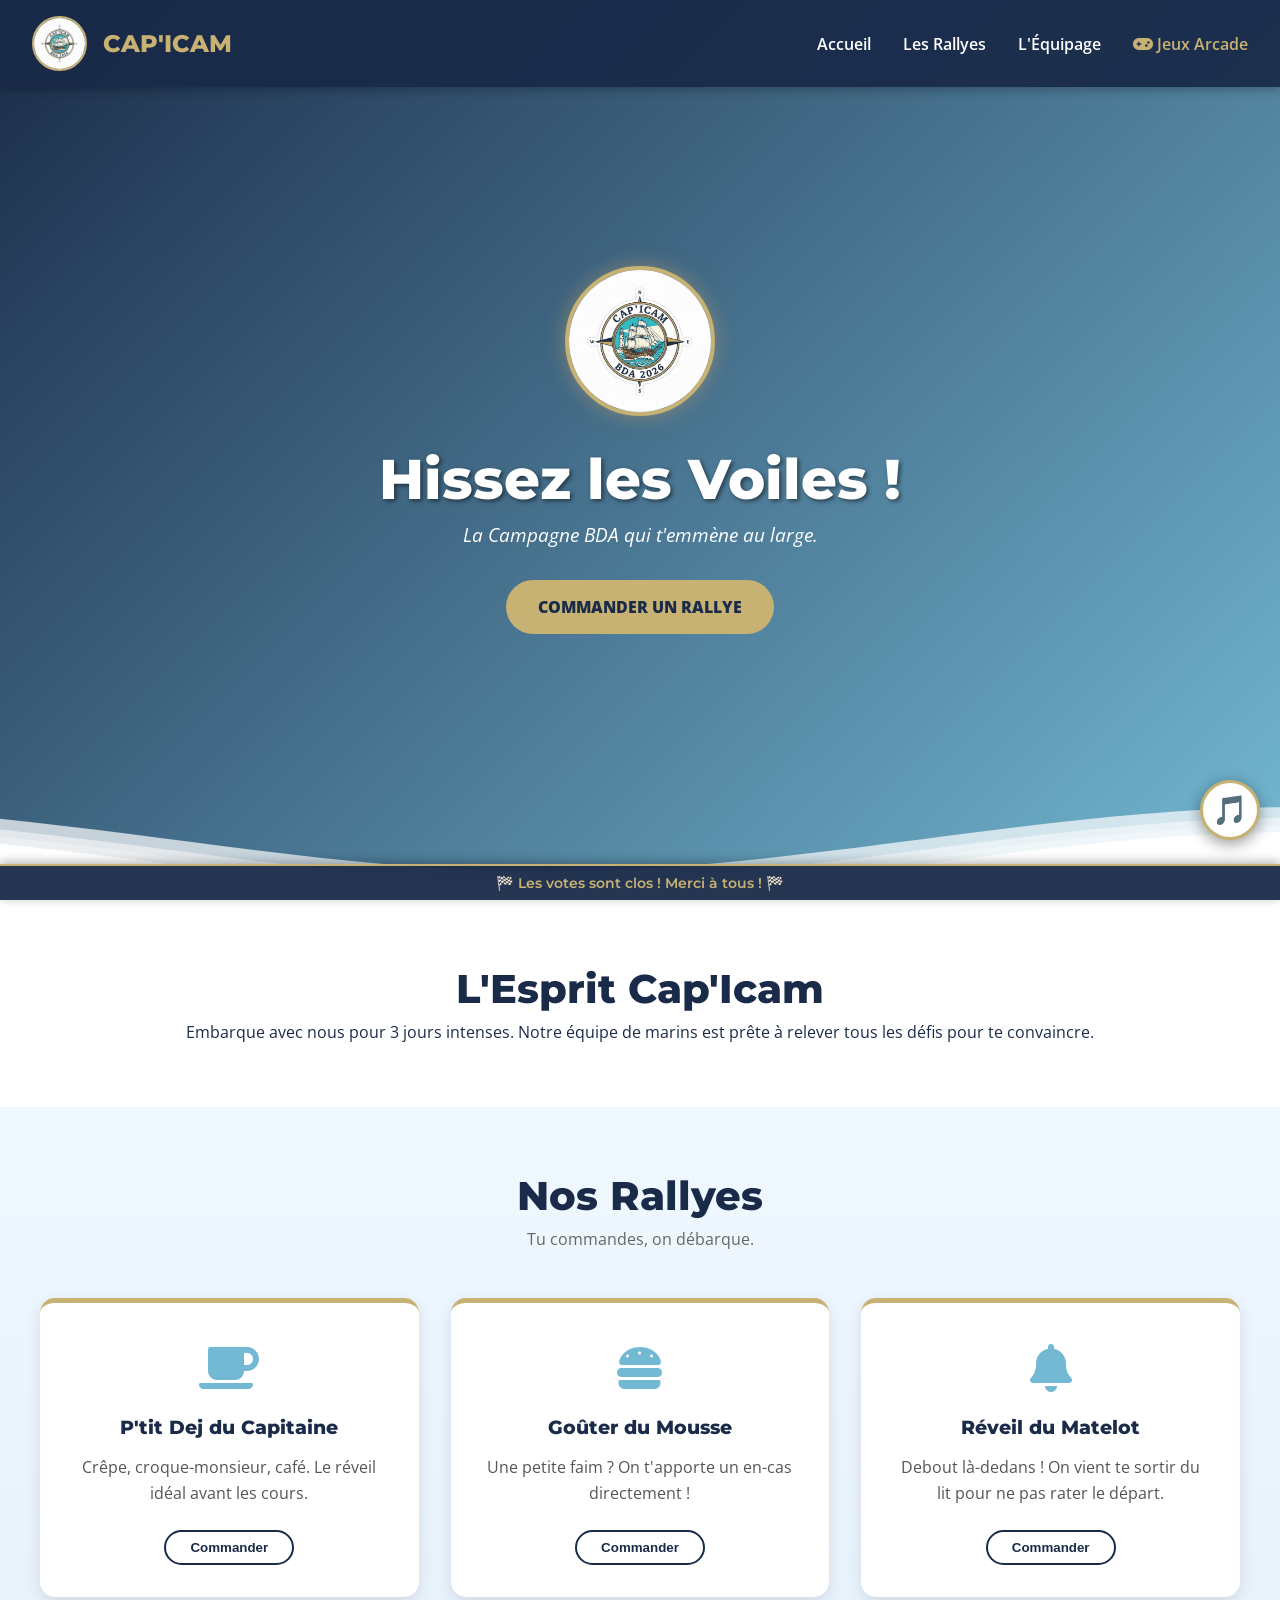
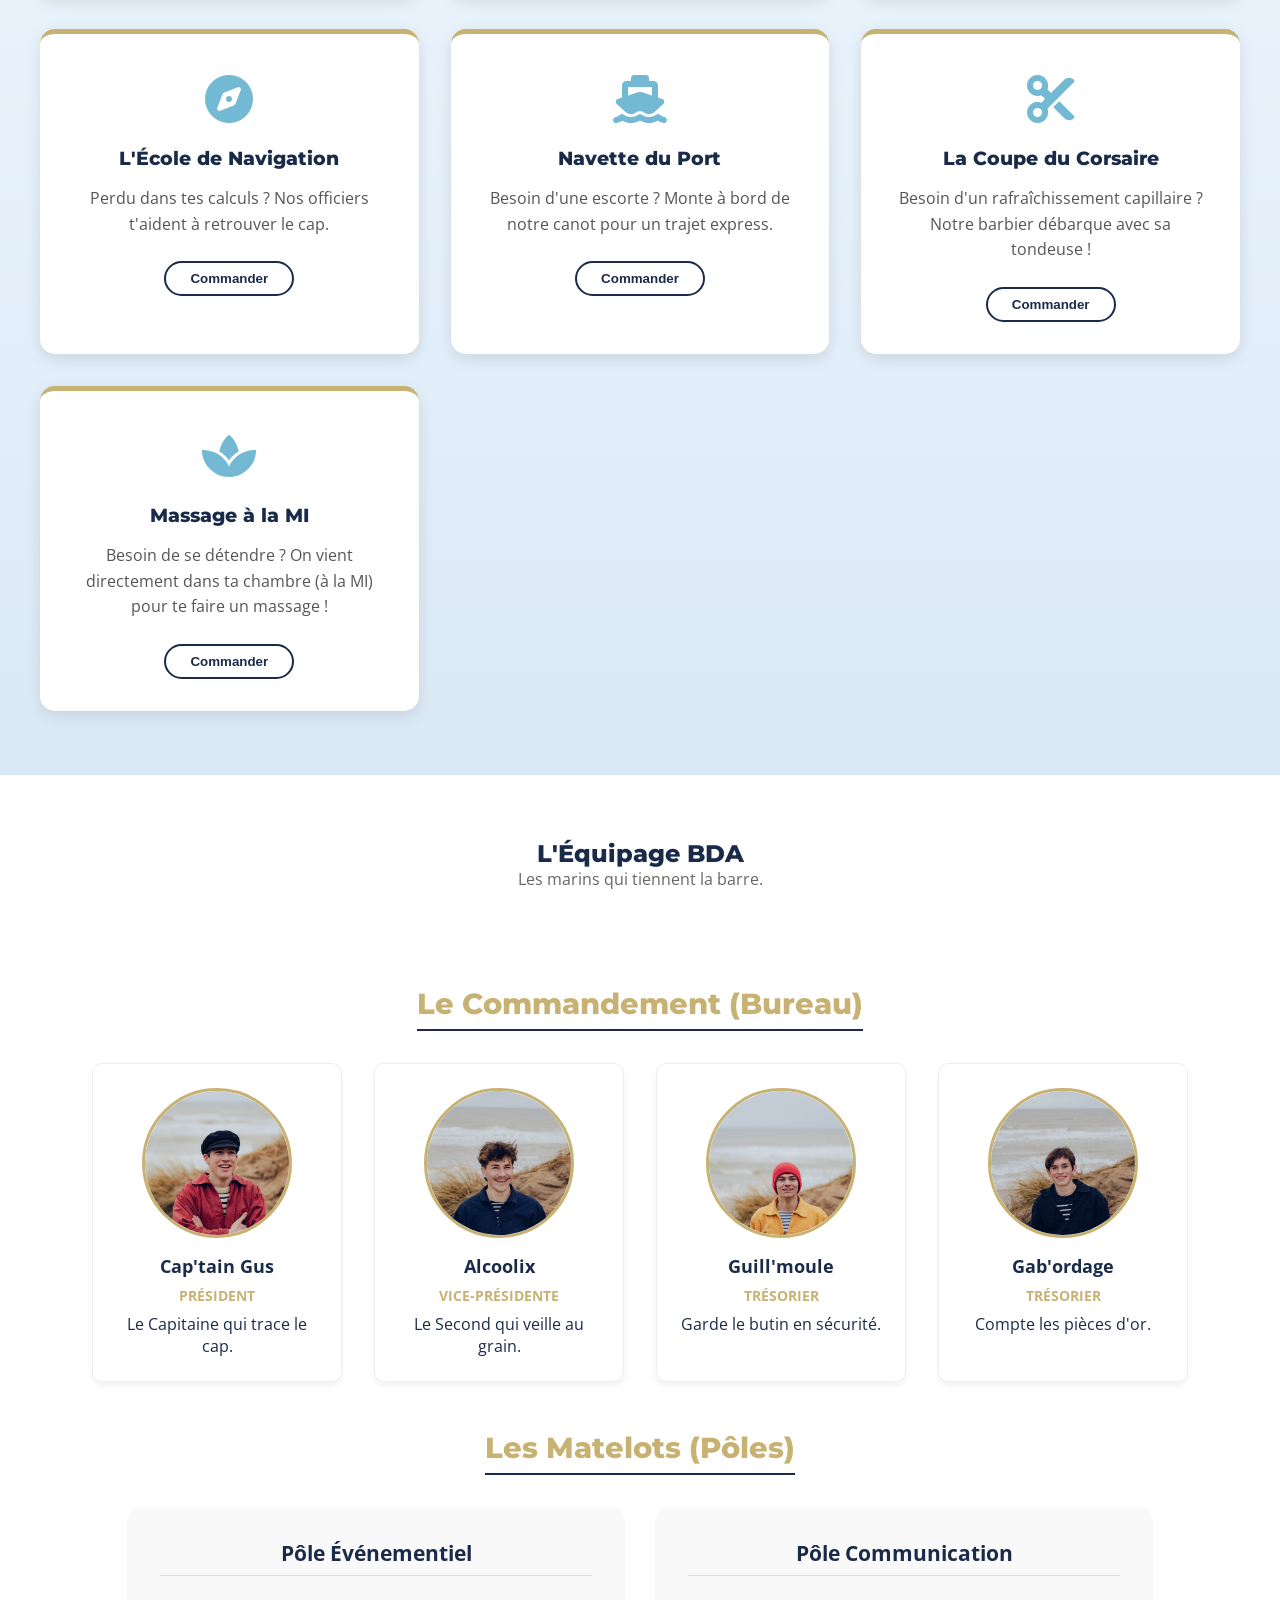
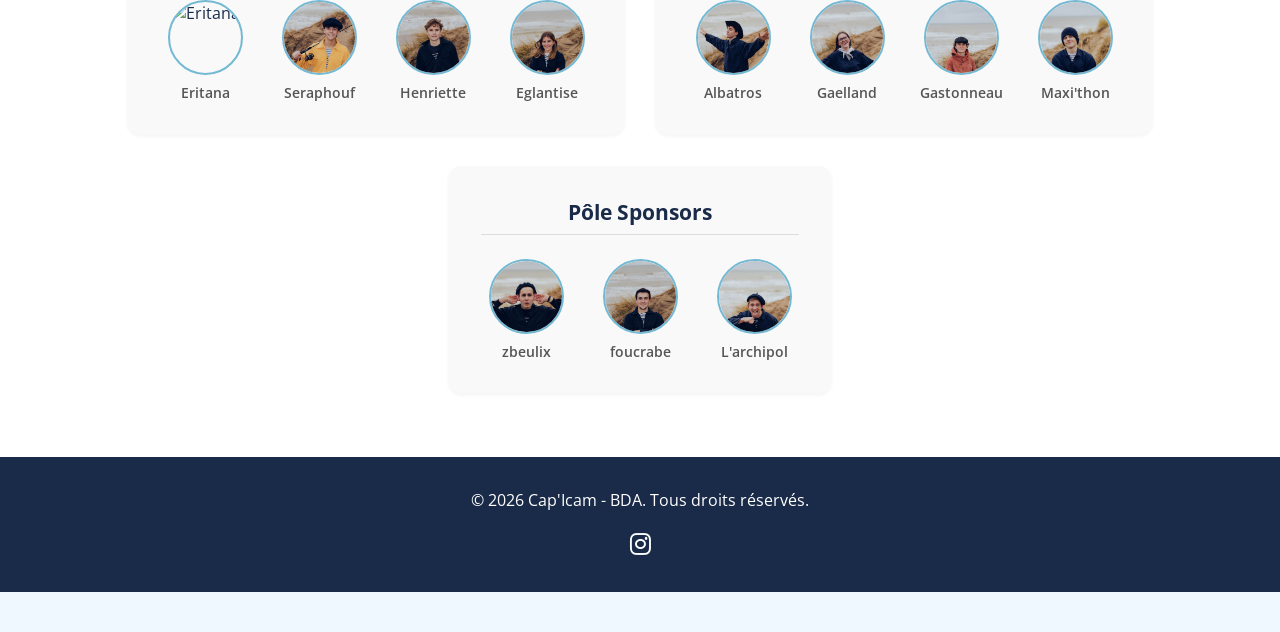
==== commit c2f201f2: "Add files via upload" ====
--- a/index.html
+++ b/index.html
@@ -88,7 +88,7 @@
                 <div class="rallye-card">
                     <div class="card-icon"><i class="fas fa-coffee"></i></div>
                     <h3>P'tit Dej du Capitaine</h3>
-                    <p>Crêpe chaude, café ou jus d'orange. Le réveil idéal avant les cours.</p>
+                    <p>Crêpe, croque-monsieur, café. Le réveil idéal avant les cours.</p>
                     <button class="btn-rallye" onclick="openModal('P\'tit Dej du Capitaine')">Commander</button>
                 </div>
 
@@ -136,7 +136,8 @@
                 <div class="rallye-card">
                     <div class="card-icon"><i class="fas fa-spa"></i></div>
                     <h3>Massage à la MI</h3>
-                    <p>Besoin de se détendre ? On vient directement dans ta chambre (à la MI) pour te faire un massage !</p>
+                    <p>Besoin de se détendre ? On vient directement dans ta chambre (à la MI) pour te faire un massage !
+                    </p>
                     <button class="btn-rallye" onclick="openModal('Massage à la MI')">Commander</button>
                 </div>
             </div>
@@ -298,7 +299,7 @@
     </div>
 
     <!-- Music Player -->
-    <audio id="audio-player" src="assets/musique.mp3" loop></audio>
+    <audio id="audio-player" src="assets/musique2.mp3" loop></audio>
     <button id="music-btn" title="Hymne Cap'Icam">🎵</button>
 
     <!-- PWA Installation Prompt -->
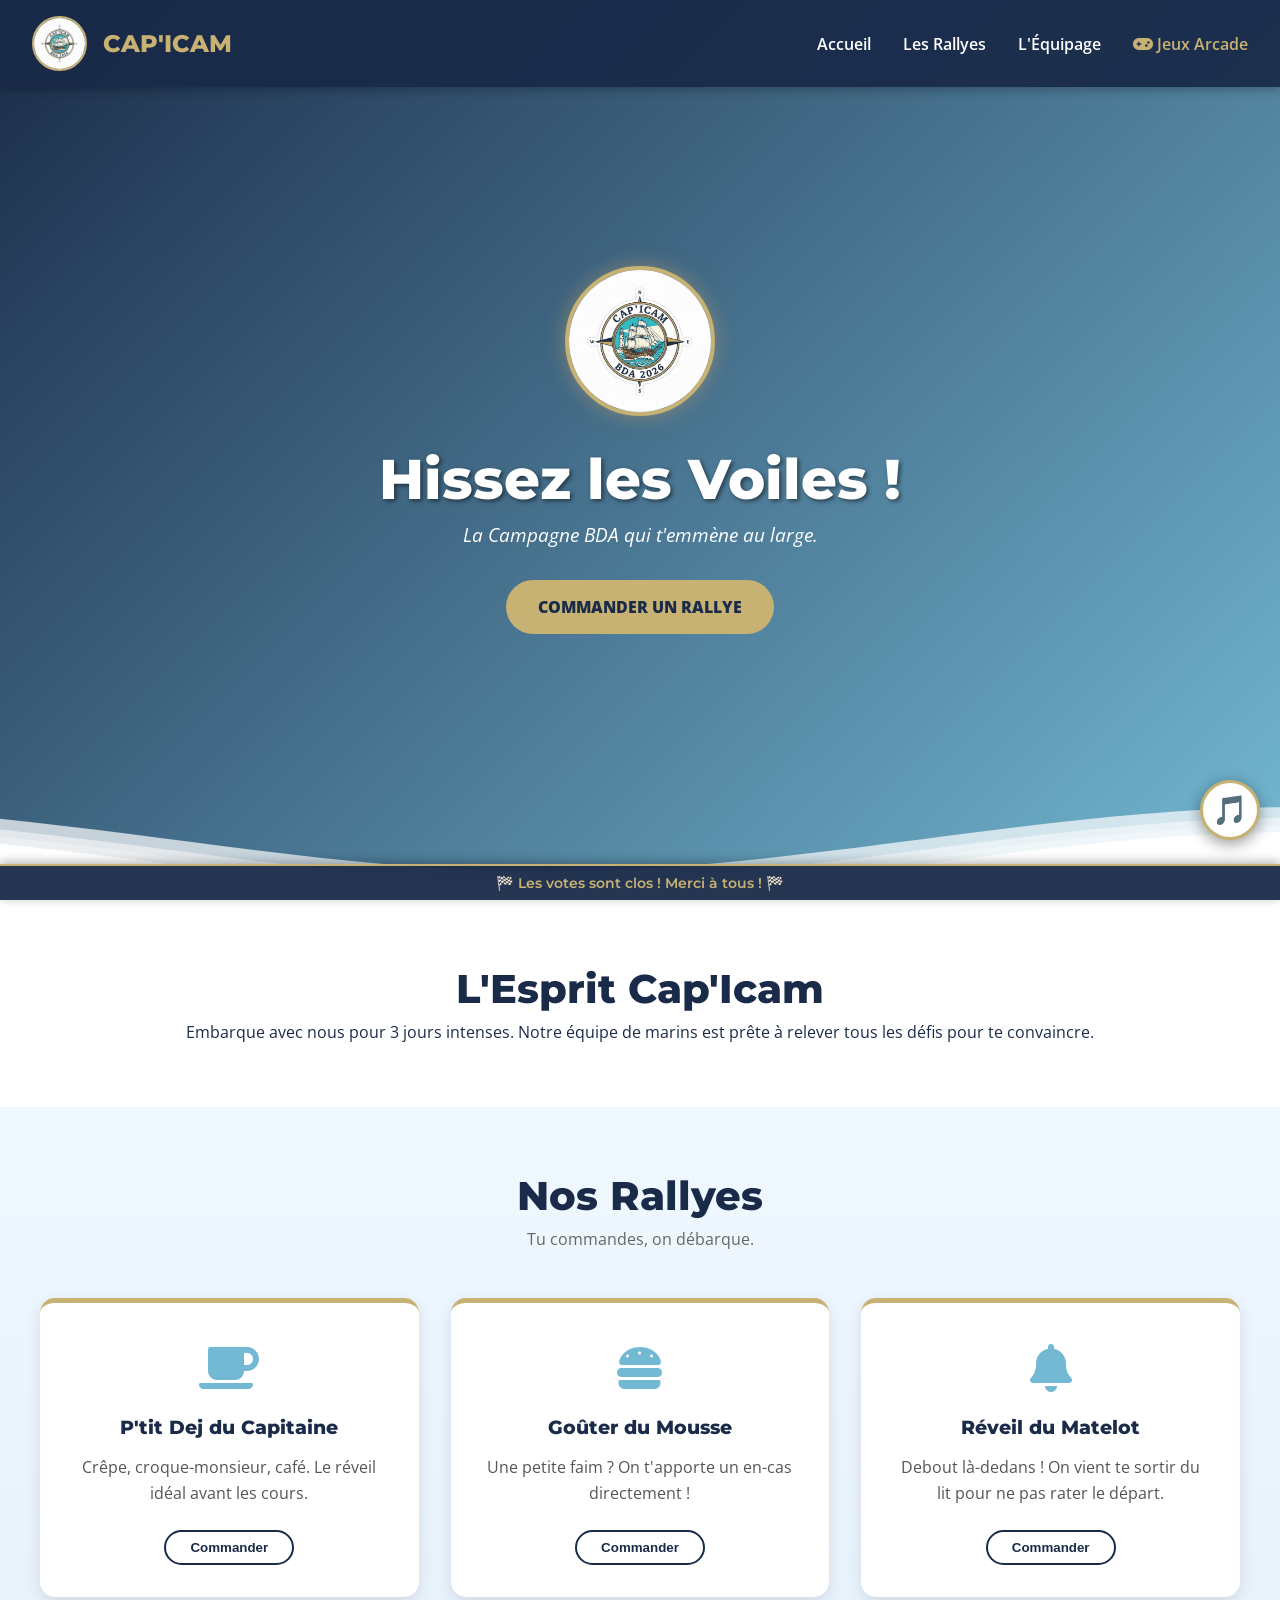
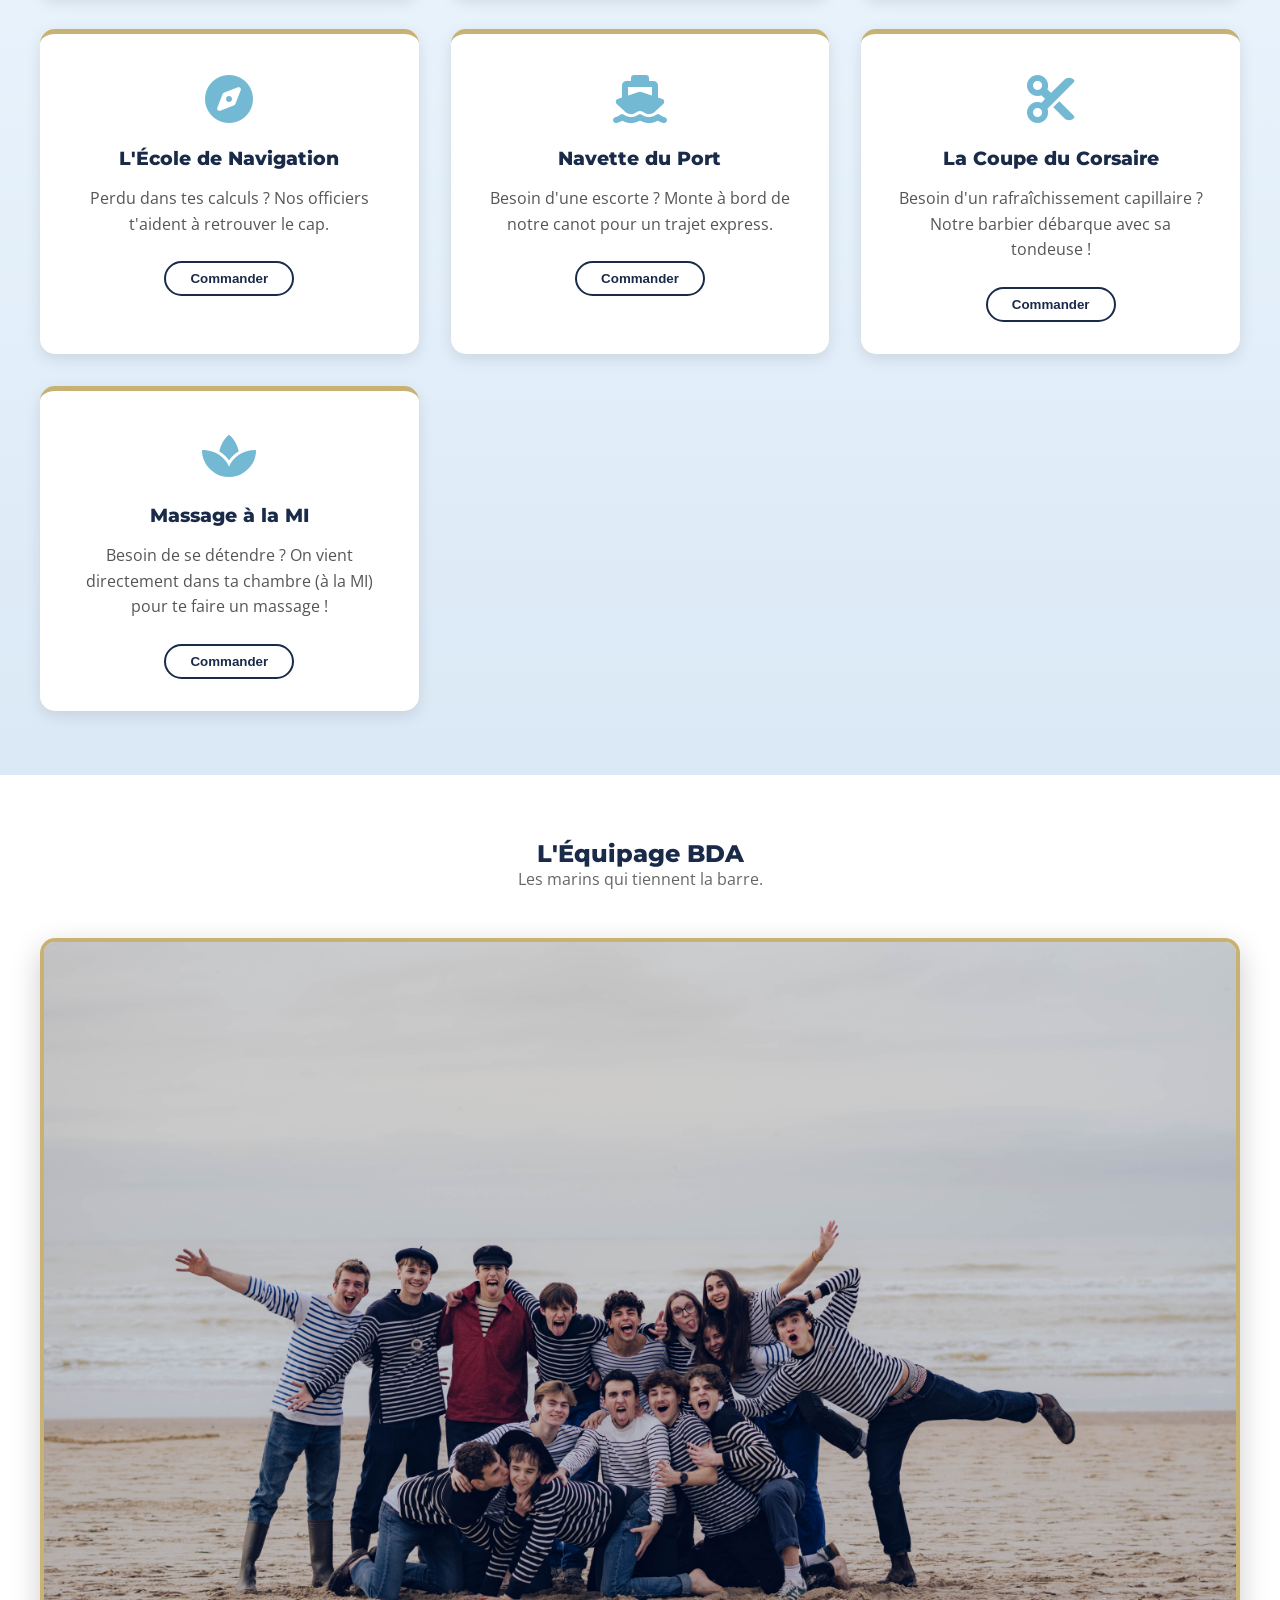
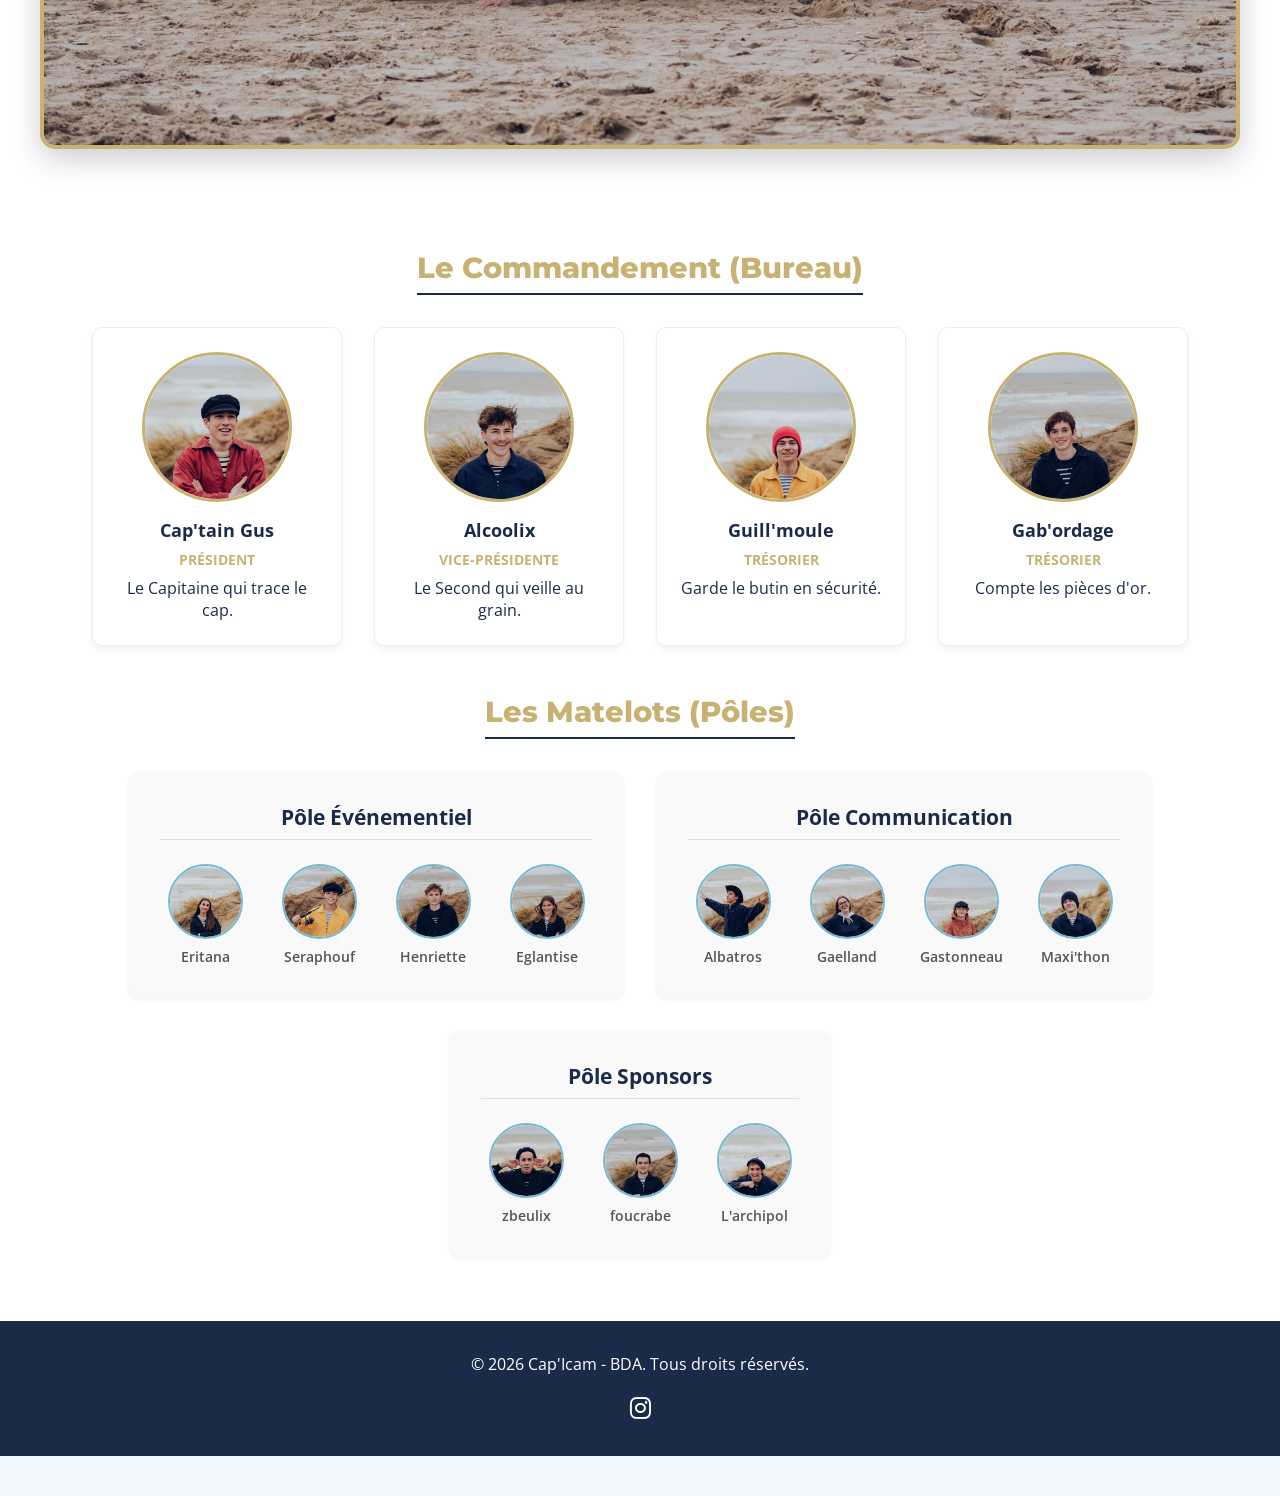
==== commit dd7a1058: "Add files via upload" ====
--- a/index.html
+++ b/index.html
@@ -149,6 +149,10 @@
         <div class="container">
             <h2>L'Équipage BDA</h2>
             <p class="section-subtitle">Les marins qui tiennent la barre.</p>
+            
+            <div style="margin-bottom: 3rem; text-align: center;">
+                <img src="assets/team/equipe.jpg" alt="Photo de l'équipe" style="max-width: 100%; height: auto; border-radius: 15px; border: 4px solid var(--accent-gold); box-shadow: 0 10px 30px rgba(0,0,0,0.2);">
+            </div>
 
             <!-- Bureau Grid -->
             <h3>Le Commandement (Bureau)</h3>
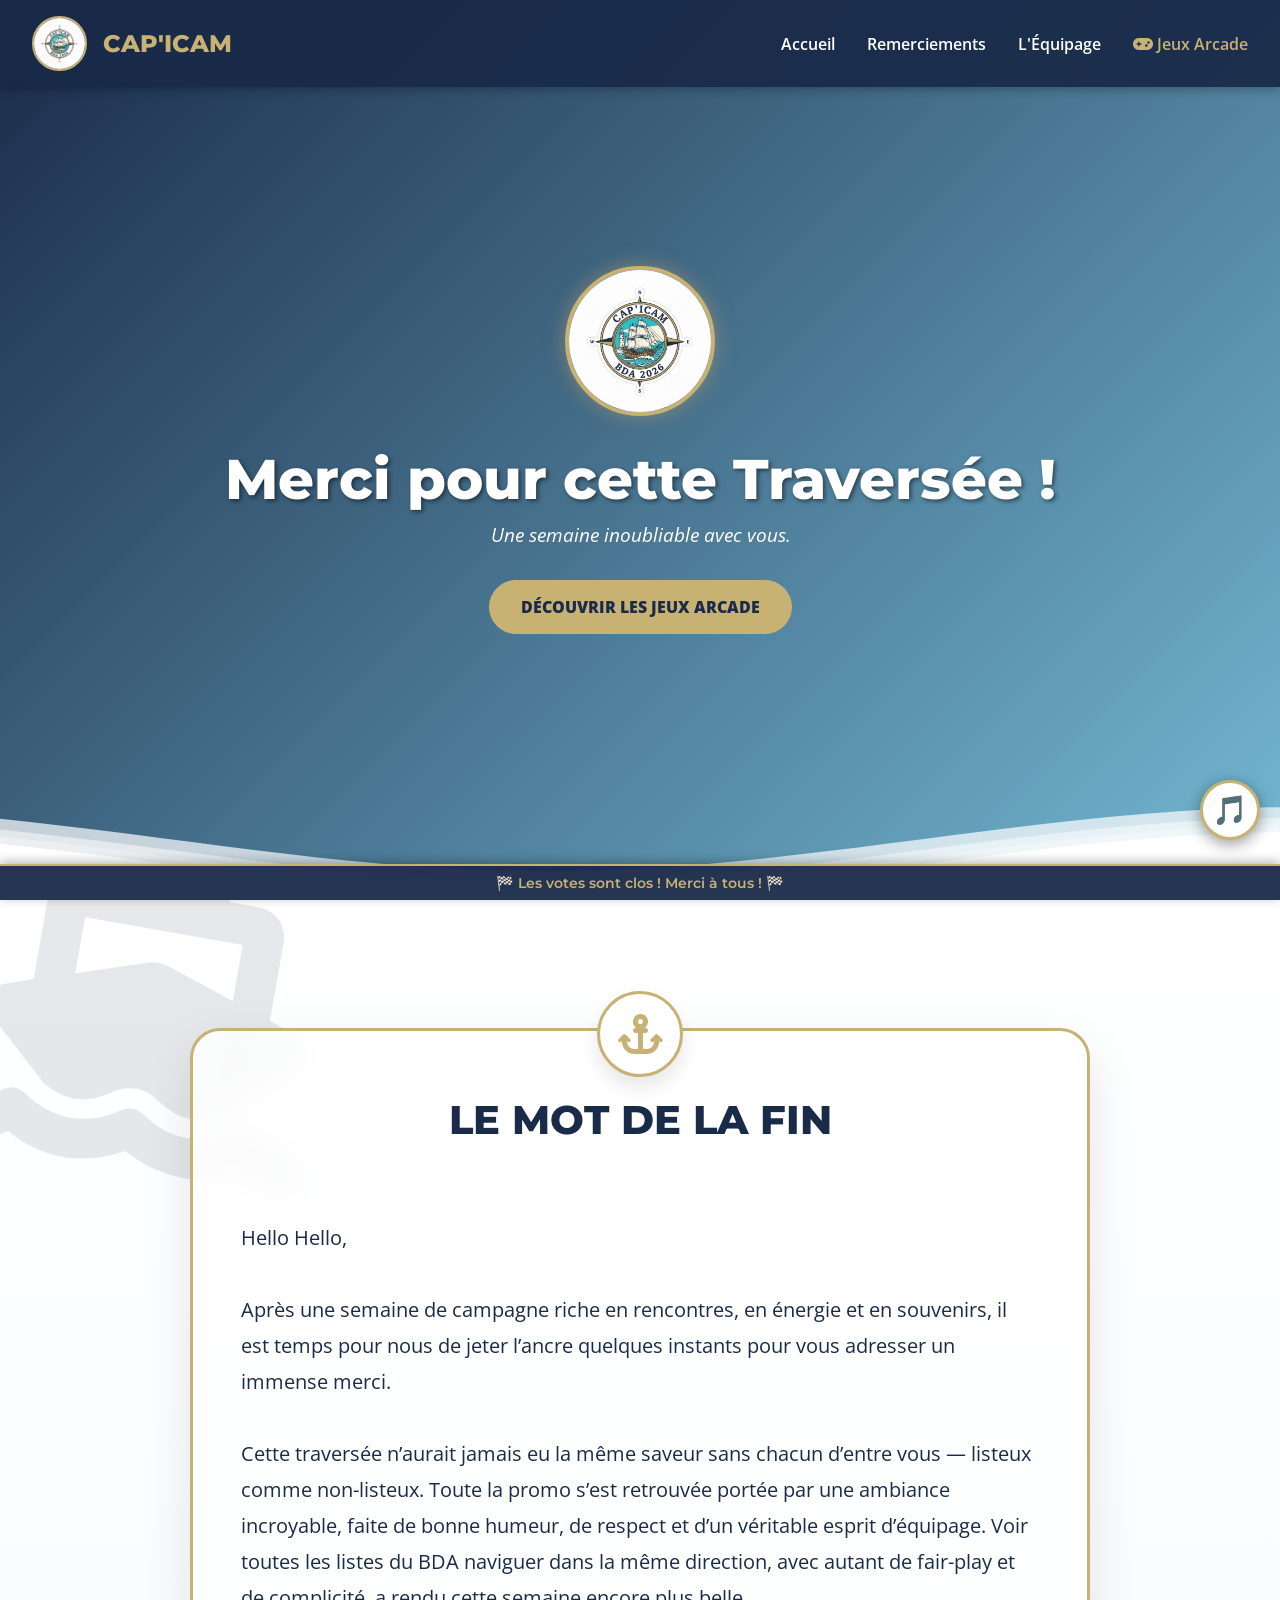
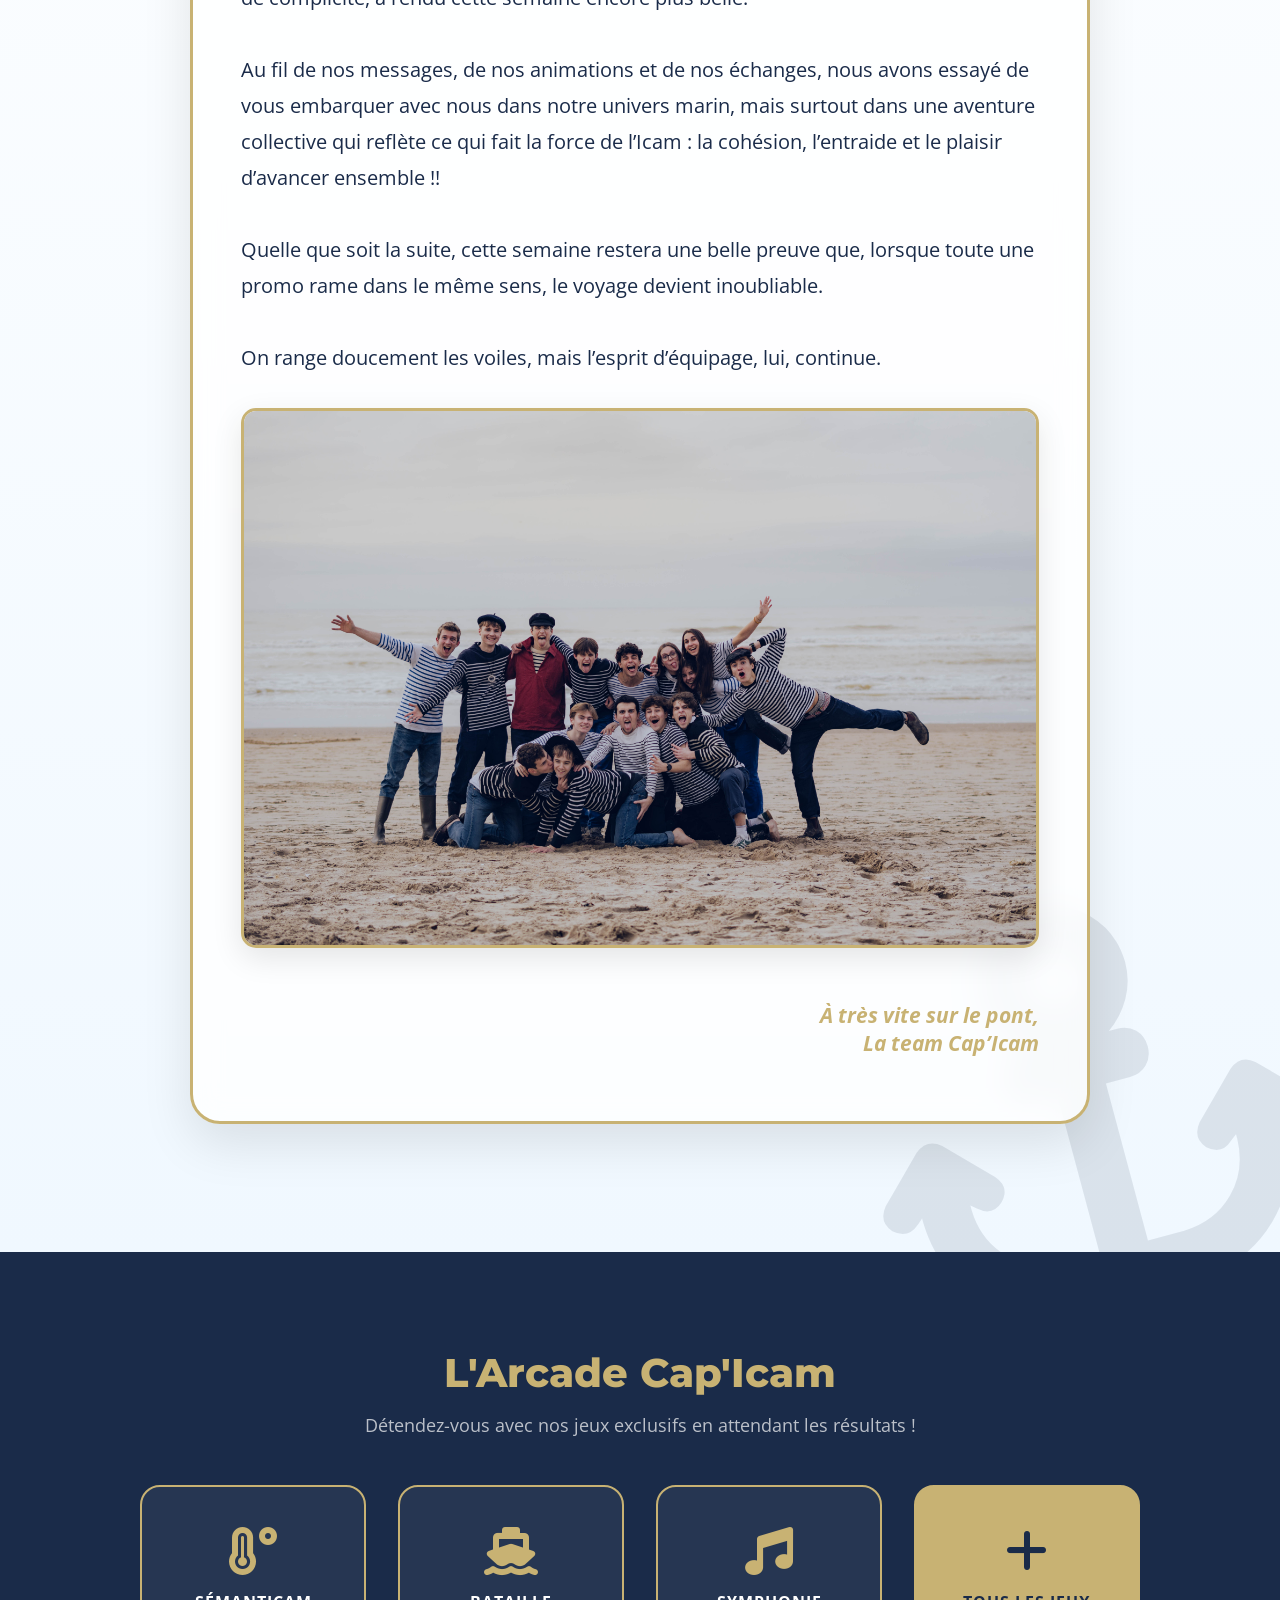
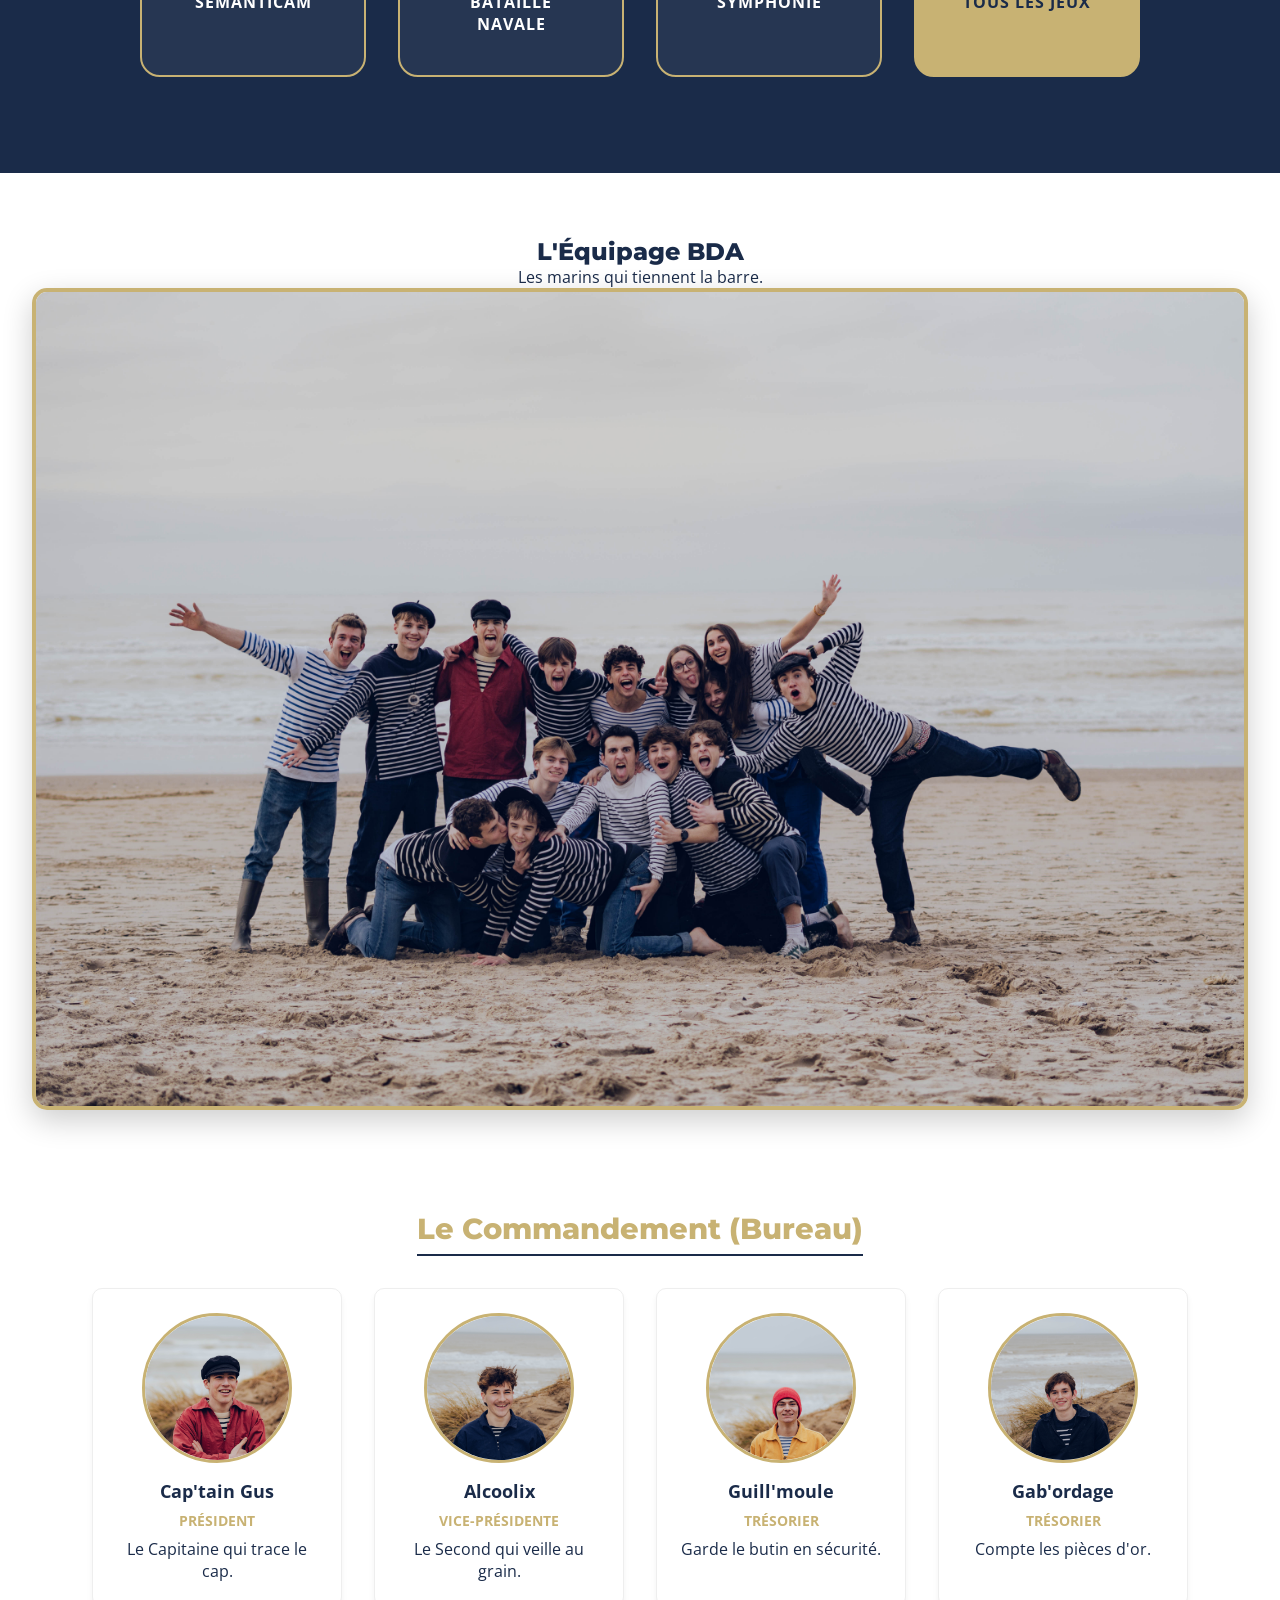
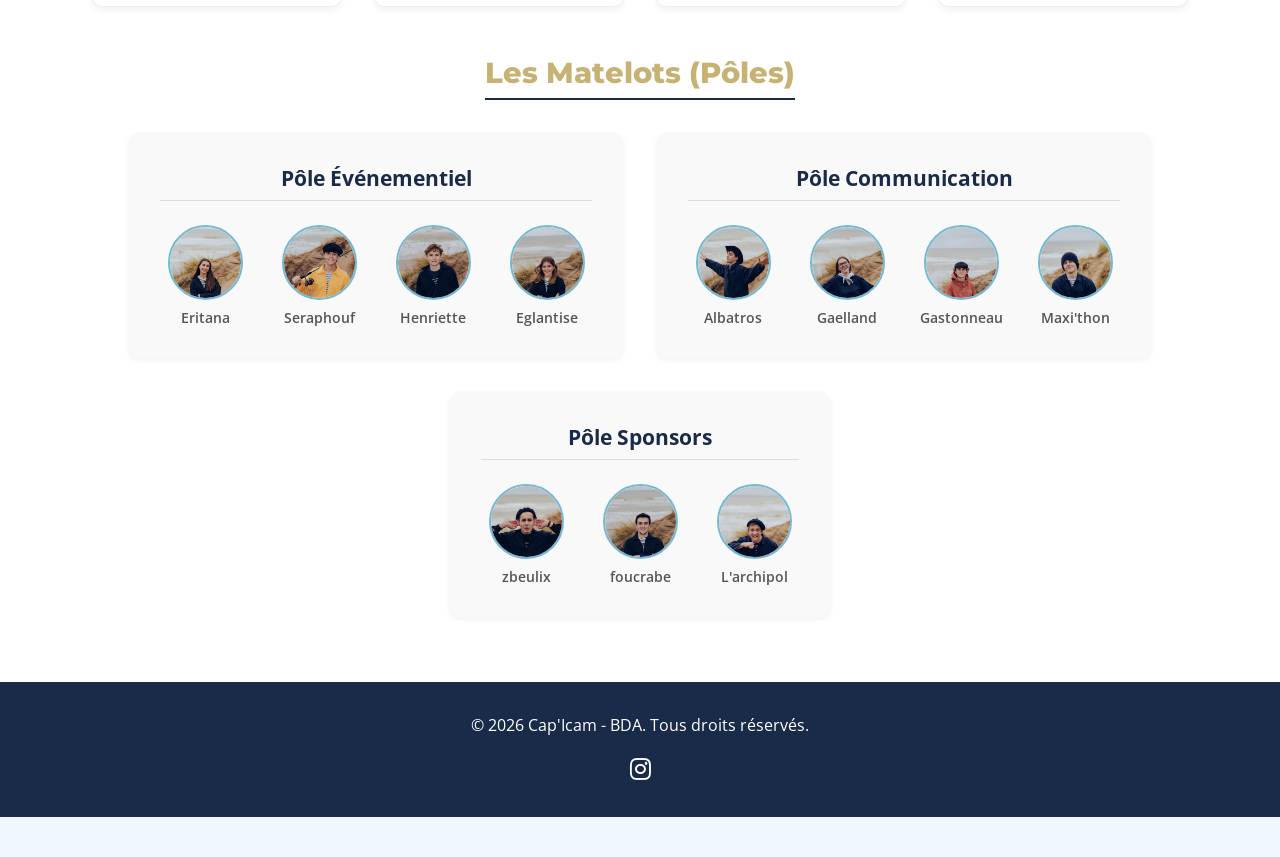
==== commit d677fb57: "Add files via upload" ====
--- a/index.html
+++ b/index.html
@@ -33,7 +33,7 @@
         </div>
         <ul class="nav-links">
             <li><a href="#home">Accueil</a></li>
-            <li><a href="#rallyes">Les Rallyes</a></li>
+            <li><a href="#farewell">Remerciements</a></li>
             <li><a href="#team">L'Équipage</a></li>
 
             <li><a href="games.html" target="_blank" style="color: var(--accent-gold);"><i class="fas fa-gamepad"></i>
@@ -46,9 +46,9 @@
         <div class="hero-overlay"></div>
         <div class="hero-content">
             <img src="assets/logo.jpg" alt="Logo Cap'Icam Giant" class="hero-logo">
-            <h1>Hissez les Voiles !</h1>
-            <p class="tagline">La Campagne BDA qui t'emmène au large.</p>
-            <a href="#rallyes" class="btn-primary">Commander un Rallye</a>
+            <h1>Merci pour cette Traversée !</h1>
+            <p class="tagline">Une semaine inoubliable avec vous.</p>
+            <a href="games.html" class="btn-primary">Découvrir les Jeux Arcade</a>
         </div>
         <div class="wave-container">
             <svg class="waves" xmlns="http://www.w3.org/2000/svg" xmlns:xlink="http://www.w3.org/1999/xlink"
@@ -67,79 +67,60 @@
         </div>
     </header>
 
-    <!-- Concept Section -->
-    <section class="concept-section">
+    <!-- Farewell Section -->
+    <section id="farewell" class="farewell-section">
+        <i class="fas fa-anchor farewell-decor decor-anchor"></i>
+        <i class="fas fa-ship farewell-decor decor-ship"></i>
         <div class="container">
-            <h2>L'Esprit Cap'Icam</h2>
-            <p>Embarque avec nous pour 3 jours intenses. Notre équipe de marins est prête à relever tous les défis
-                pour
-                te convaincre.</p>
+            <div class="farewell-container">
+                <h2 class="farewell-heading">Le Mot de la Fin</h2>
+                <div class="farewell-text">
+                    Hello Hello,
+
+                    Après une semaine de campagne riche en rencontres, en énergie et en souvenirs, il est temps pour nous de jeter l’ancre quelques instants pour vous adresser un immense merci.
+
+                    Cette traversée n’aurait jamais eu la même saveur sans chacun d’entre vous — listeux comme non-listeux. Toute la promo s’est retrouvée portée par une ambiance incroyable, faite de bonne humeur, de respect et d’un véritable esprit d’équipage. Voir toutes les listes du BDA naviguer dans la même direction, avec autant de fair-play et de complicité, a rendu cette semaine encore plus belle.
+
+                    Au fil de nos messages, de nos animations et de nos échanges, nous avons essayé de vous embarquer avec nous dans notre univers marin, mais surtout dans une aventure collective qui reflète ce qui fait la force de l’Icam : la cohésion, l’entraide et le plaisir d’avancer ensemble !!
+
+                    Quelle que soit la suite, cette semaine restera une belle preuve que, lorsque toute une promo rame dans le même sens, le voyage devient inoubliable.
+
+                    On range doucement les voiles, mais l’esprit d’équipage, lui, continue.
+                </div>
+                
+                <div style="margin: 2rem 0; text-align: center;">
+                    <img src="assets/team/equipe.jpg" alt="La Team Cap'Icam" style="max-width: 100%; border-radius: 15px; border: 3px solid var(--accent-gold); box-shadow: 0 10px 30px rgba(0,0,0,0.1);">
+                </div>
+
+                <div class="farewell-signature">
+                    À très vite sur le pont,<br>
+                    La team Cap’Icam
+                </div>
+            </div>
         </div>
     </section>
-
-    <!-- Rallyes Section -->
-    <section id="rallyes" class="rallyes-section">
+    
+    <section id="arcade-preview" class="arcade-preview-section">
         <div class="container">
-            <h2>Nos Rallyes</h2>
-            <p class="section-subtitle">Tu commandes, on débarque.</p>
-
-            <div class="rallye-grid">
-                <!-- Rallye 1: P'tit Dej (Keep) -->
-                <div class="rallye-card">
-                    <div class="card-icon"><i class="fas fa-coffee"></i></div>
-                    <h3>P'tit Dej du Capitaine</h3>
-                    <p>Crêpe, croque-monsieur, café. Le réveil idéal avant les cours.</p>
-                    <button class="btn-rallye" onclick="openModal('P\'tit Dej du Capitaine')">Commander</button>
-                </div>
-
-                <!-- Rallye 2: Goûter (Keep) -->
-                <div class="rallye-card">
-                    <div class="card-icon"><i class="fas fa-hamburger"></i></div>
-                    <h3>Goûter du Mousse</h3>
-                    <p>Une petite faim ? On t'apporte un en-cas directement !</p>
-                    <button class="btn-rallye" onclick="openModal('Goûter du Mousse')">Commander</button>
-                </div>
-
-                <!-- Rallye 3: Réveil (New) -->
-                <div class="rallye-card">
-                    <div class="card-icon"><i class="fas fa-bell"></i></div>
-                    <h3>Réveil du Matelot</h3>
-                    <p>Debout là-dedans ! On vient te sortir du lit pour ne pas rater le départ.</p>
-                    <button class="btn-rallye" onclick="openModal('Réveil du Matelot')">Commander</button>
-                </div>
-
-                <!-- Rallye 4: Devoirs (New) -->
-                <div class="rallye-card">
-                    <div class="card-icon"><i class="fas fa-compass"></i></div>
-                    <h3>L'École de Navigation</h3>
-                    <p>Perdu dans tes calculs ? Nos officiers t'aident à retrouver le cap.</p>
-                    <button class="btn-rallye" onclick="openModal('L\'École de Navigation')">Commander</button>
-                </div>
-
-                <!-- Rallye 5: Voiture (New) -->
-                <div class="rallye-card">
-                    <div class="card-icon"><i class="fas fa-ship"></i></div>
-                    <h3>Navette du Port</h3>
-                    <p>Besoin d'une escorte ? Monte à bord de notre canot pour un trajet express.</p>
-                    <button class="btn-rallye" onclick="openModal('Navette du Port')">Commander</button>
-                </div>
-
-                <!-- Rallye 6: Coiffeur (New) -->
-                <div class="rallye-card">
-                    <div class="card-icon"><i class="fas fa-cut"></i></div>
-                    <h3>La Coupe du Corsaire</h3>
-                    <p>Besoin d'un rafraîchissement capillaire ? Notre barbier débarque avec sa tondeuse !</p>
-                    <button class="btn-rallye" onclick="openModal('La Coupe du Corsaire')">Commander</button>
-                </div>
-
-                <!-- Rallye 7: Massage -->
-                <div class="rallye-card">
-                    <div class="card-icon"><i class="fas fa-spa"></i></div>
-                    <h3>Massage à la MI</h3>
-                    <p>Besoin de se détendre ? On vient directement dans ta chambre (à la MI) pour te faire un massage !
-                    </p>
-                    <button class="btn-rallye" onclick="openModal('Massage à la MI')">Commander</button>
-                </div>
+            <h2 class="section-heading">L'Arcade Cap'Icam</h2>
+            <p class="section-subtitle">Détendez-vous avec nos jeux exclusifs en attendant les résultats !</p>
+            <div class="arcade-grid">
+                <a href="semanticam.html" class="arcade-item">
+                    <i class="fas fa-temperature-high"></i>
+                    <span>Sémanticam</span>
+                </a>
+                <a href="bataille_navale.html" class="arcade-item">
+                    <i class="fas fa-ship"></i>
+                    <span>Bataille Navale</span>
+                </a>
+                <a href="rythme.html" class="arcade-item">
+                    <i class="fas fa-music"></i>
+                    <span>Symphonie</span>
+                </a>
+                <a href="games.html" class="arcade-item more-games">
+                    <i class="fas fa-plus"></i>
+                    <span>Tous les Jeux</span>
+                </a>
             </div>
         </div>
     </section>
@@ -151,7 +132,7 @@
             <p class="section-subtitle">Les marins qui tiennent la barre.</p>
             
             <div style="margin-bottom: 3rem; text-align: center;">
-                <img src="assets/team/equipe.jpg" alt="Photo de l'équipe" style="max-width: 100%; height: auto; border-radius: 15px; border: 4px solid var(--accent-gold); box-shadow: 0 10px 30px rgba(0,0,0,0.2);">
+                <img src="assets/team/equipe.jpg" alt="Photo de l'équipe" class="main-team-photo" style="max-width: 100%; height: auto; border-radius: 15px; border: 4px solid var(--accent-gold); box-shadow: 0 10px 30px rgba(0,0,0,0.2);">
             </div>
 
             <!-- Bureau Grid -->
@@ -254,32 +235,7 @@
         </div>
     </section>
 
-    <!-- Modal Order Form -->
-    <div id="orderModal" class="modal">
-        <div class="modal-content">
-            <span class="close-btn" onclick="closeModal()">&times;</span>
-            <h3>Commander : <span id="rallyeName"></span></h3>
-            <form id="rallyeForm">
-                <div class="form-group">
-                    <label for="name">Ton Nom / Surnom</label>
-                    <input type="text" id="name" required placeholder="Capitaine Crochet">
-                </div>
-                <div class="form-group">
-                    <label for="location">Ta Position (Lieu)</label>
-                    <input type="text" id="location" required placeholder="Foyer, Salle B12...">
-                </div>
-                <div class="form-group">
-                    <label for="phone">Tel (optionnel)</label>
-                    <input type="tel" id="phone" placeholder="06...">
-                </div>
-                <div class="form-group">
-                    <label for="notes">Précisions / Envies</label>
-                    <textarea id="notes" rows="3" placeholder="Ex: Sans gluten, musique rock, etc."></textarea>
-                </div>
-                <button type="submit" class="btn-submit">Valider la Commande</button>
-            </form>
-        </div>
-    </div>
+    <!-- Modal Order Form (Removed) -->
 
     <!-- Footer -->
     <footer id="contact">
--- a/styles.css
+++ b/styles.css
@@ -365,157 +365,189 @@
     background-color: var(--white);
 }
 
-/* Rallyes Section */
-.rallyes-section {
-    padding: 4rem 2rem;
-    background: linear-gradient(to bottom, #f0f8ff, #dbe9f6);
-    scroll-margin-top: 120px;
-}
-
-.container {
-    max-width: 1200px;
-    margin: 0 auto;
-    text-align: center;
-}
-
-.rallyes-section h2,
-.concept-section h2 {
-    font-size: 2.5rem;
-    color: var(--primary-blue);
-    margin-bottom: 0.5rem;
-}
-
-.section-subtitle {
-    margin-bottom: 3rem;
-    color: #666;
-}
-
-.rallye-grid {
-    display: grid;
-    grid-template-columns: repeat(auto-fit, minmax(280px, 1fr));
-    gap: 2rem;
-}
-
-.rallye-card {
-    background: var(--white);
-    border-radius: 15px;
-    padding: 2rem;
-    box-shadow: 0 5px 15px rgba(0, 0, 0, 0.1);
-    transition: transform 0.3s;
-    border-top: 5px solid var(--accent-gold);
-}
-
-.rallye-card:hover {
-    transform: translateY(-10px);
-}
-
-.card-icon {
-    font-size: 3rem;
-    color: var(--light-blue);
-    margin-bottom: 1rem;
-}
-
-.rallye-card h3 {
-    margin-bottom: 1rem;
-    color: var(--primary-blue);
-}
-
-.rallye-card p {
-    color: #555;
-    margin-bottom: 1.5rem;
-    line-height: 1.6;
-}
-
-.btn-rallye {
-    background: transparent;
-    border: 2px solid var(--primary-blue);
-    color: var(--primary-blue);
-    padding: 0.5rem 1.5rem;
-    border-radius: 20px;
-    cursor: pointer;
-    font-weight: 600;
-    transition: all 0.3s;
-}
-
 .btn-rallye:hover {
     background: var(--primary-blue);
     color: var(--white);
 }
 
-/* Modal */
-.modal {
-    display: none;
-    position: fixed;
-    z-index: 2000;
-    left: 0;
-    top: 0;
-    width: 100%;
-    height: 100%;
-    background-color: rgba(0, 0, 0, 0.6);
-    backdrop-filter: blur(5px);
+/* Farewell Section */
+.farewell-section {
+    padding: 8rem 2rem;
+    background: linear-gradient(180deg, var(--white) 0%, #f0f8ff 100%);
+    position: relative;
+    overflow: hidden;
+}
+
+.farewell-container {
+    max-width: 900px;
+    margin: 0 auto;
+    background: rgba(255, 255, 255, 0.8);
+    backdrop-filter: blur(15px);
+    border: 3px solid var(--accent-gold);
+    border-radius: 30px;
+    padding: 4rem 3rem;
+    box-shadow: 0 20px 50px rgba(0, 0, 0, 0.1);
+    position: relative;
+    z-index: 5;
+    text-align: left;
+}
+
+.farewell-container::before {
+    content: '\f13d';
+    font-family: 'Font Awesome 6 Free';
+    font-weight: 900;
+    position: absolute;
+    top: -40px;
+    left: 50%;
+    transform: translateX(-50%);
+    background: var(--white);
+    width: 80px;
+    height: 80px;
+    border-radius: 50%;
+    display: flex;
+    align-items: center;
     justify-content: center;
-    align-items: center;
-}
-
-.modal-content {
-    background: var(--white);
-    padding: 2.5rem;
-    border-radius: 15px;
-    width: 90%;
-    max-width: 500px;
-    position: relative;
-    box-shadow: 0 10px 30px rgba(0, 0, 0, 0.3);
-    border: 2px solid var(--accent-gold);
-}
-
-.close-btn {
+    font-size: 2.5rem;
+    color: var(--accent-gold);
+    border: 3px solid var(--accent-gold);
+    box-shadow: 0 10px 20px rgba(0,0,0,0.1);
+}
+
+.farewell-text {
+    font-size: 1.25rem;
+    line-height: 1.8;
+    color: var(--primary-blue);
+    white-space: pre-line;
+    font-family: 'Open Sans', sans-serif;
+}
+
+.farewell-heading {
+    text-align: center;
+    font-size: 2.5rem;
+    color: var(--primary-blue);
+    margin-bottom: 2.5rem;
+    font-family: 'Montserrat', sans-serif;
+    font-weight: 800;
+    text-transform: uppercase;
+}
+
+.farewell-signature {
+    margin-top: 3rem;
+    text-align: right;
+    font-size: 1.3rem;
+    font-weight: 700;
+    color: var(--accent-gold);
+    font-style: italic;
+}
+
+.farewell-decor {
     position: absolute;
-    top: 10px;
-    right: 15px;
-    font-size: 2rem;
-    cursor: pointer;
-    color: #aaa;
-}
-
-.close-btn:hover {
+    opacity: 0.1;
+    z-index: 1;
+    pointer-events: none;
+}
+
+.decor-anchor {
+    bottom: -50px;
+    right: -30px;
+    font-size: 25rem;
     color: var(--primary-blue);
-}
-
-.form-group {
-    margin-bottom: 1.5rem;
-    text-align: left;
-}
-
-.form-group label {
-    display: block;
-    margin-bottom: 0.5rem;
-    font-weight: 600;
-}
-
-.form-group input {
-    width: 100%;
-    padding: 0.8rem;
-    border: 1px solid #ddd;
-    border-radius: 5px;
-    font-size: 1rem;
-}
-
-.btn-submit {
-    width: 100%;
+    transform: rotate(-15deg);
+}
+
+.decor-ship {
+    top: -50px;
+    left: -30px;
+    font-size: 20rem;
+    color: var(--primary-blue);
+    transform: rotate(10deg);
+}
+
+@media (max-width: 768px) {
+    .farewell-container {
+        padding: 3rem 1.5rem;
+    }
+    .farewell-text {
+        font-size: 1.1rem;
+    }
+    .farewell-heading {
+        font-size: 1.8rem;
+    }
+}
+
+/* Arcade Preview Section */
+.arcade-preview-section {
+    padding: 6rem 2rem;
     background: var(--primary-blue);
     color: var(--white);
-    padding: 1rem;
-    border: none;
-    border-radius: 8px;
+    text-align: center;
+}
+
+.arcade-preview-section .section-heading {
+    font-size: 2.5rem;
+    color: var(--accent-gold);
+    margin-bottom: 1rem;
+}
+
+.arcade-preview-section .section-subtitle {
     font-size: 1.1rem;
-    font-weight: 600;
-    cursor: pointer;
-    transition: background 0.3s;
-}
-
-.btn-submit:hover {
-    background: #253b60;
-}
+    color: rgba(255, 255, 255, 0.7);
+    margin-bottom: 3rem;
+}
+
+.arcade-grid {
+    display: grid;
+    grid-template-columns: repeat(auto-fit, minmax(200px, 1fr));
+    gap: 2rem;
+    max-width: 1000px;
+    margin: 0 auto;
+}
+
+.arcade-item {
+    background: rgba(255, 255, 255, 0.05);
+    border: 2px solid var(--accent-gold);
+    border-radius: 20px;
+    padding: 2.5rem;
+    text-decoration: none;
+    color: var(--white);
+    display: flex;
+    flex-direction: column;
+    align-items: center;
+    gap: 1rem;
+    transition: all 0.3s cubic-bezier(0.175, 0.885, 0.32, 1.275);
+}
+
+.arcade-item i {
+    font-size: 3rem;
+    color: var(--accent-gold);
+}
+
+.arcade-item span {
+    font-weight: 700;
+    text-transform: uppercase;
+    letter-spacing: 1px;
+}
+
+.arcade-item:hover {
+    transform: translateY(-10px) scale(1.05);
+    background: rgba(200, 178, 115, 0.1);
+    box-shadow: 0 15px 30px rgba(0, 0, 0, 0.3);
+}
+
+.more-games {
+    background: var(--accent-gold);
+    color: var(--primary-blue);
+}
+
+.more-games i, .more-games span {
+    color: var(--primary-blue);
+}
+
+.more-games:hover {
+    background: var(--white);
+}
+
+/* Modal (Removed as not needed anymore) */
 
 /* Team Section */
 .team-section {
@@ -533,6 +565,17 @@
     display: inline-block;
     border-bottom: 2px solid var(--primary-blue);
     padding-bottom: 0.5rem;
+}
+
+.main-team-photo {
+    transition: transform 0.3s ease, z-index 0s;
+    position: relative;
+    z-index: 1;
+}
+
+.main-team-photo:hover {
+    transform: scale(1.15);
+    z-index: 100;
 }
 
 .team-grid {
@@ -566,6 +609,15 @@
     margin: 0 auto 1rem auto;
     border: 3px solid var(--accent-gold);
     display: block;
+    transition: transform 0.3s ease, z-index 0s;
+    position: relative;
+    z-index: 1;
+}
+
+.team-photo:hover {
+    transform: scale(1.8);
+    z-index: 100;
+    box-shadow: 0 10px 30px rgba(0,0,0,0.5);
 }
 
 .team-card h4 {
@@ -622,12 +674,19 @@
     object-fit: cover;
     margin-bottom: 0.5rem;
     border: 2px solid var(--light-blue);
-    transition: transform 0.3s;
+    transition: transform 0.3s ease, z-index 0s;
+    position: relative;
+    z-index: 1;
 }
 
 .member:hover .member-photo {
-    transform: scale(1.1);
     border-color: var(--accent-gold);
+}
+
+.member-photo:hover {
+    transform: scale(2.5);
+    z-index: 100;
+    box-shadow: 0 10px 20px rgba(0,0,0,0.5);
 }
 
 .member span {
